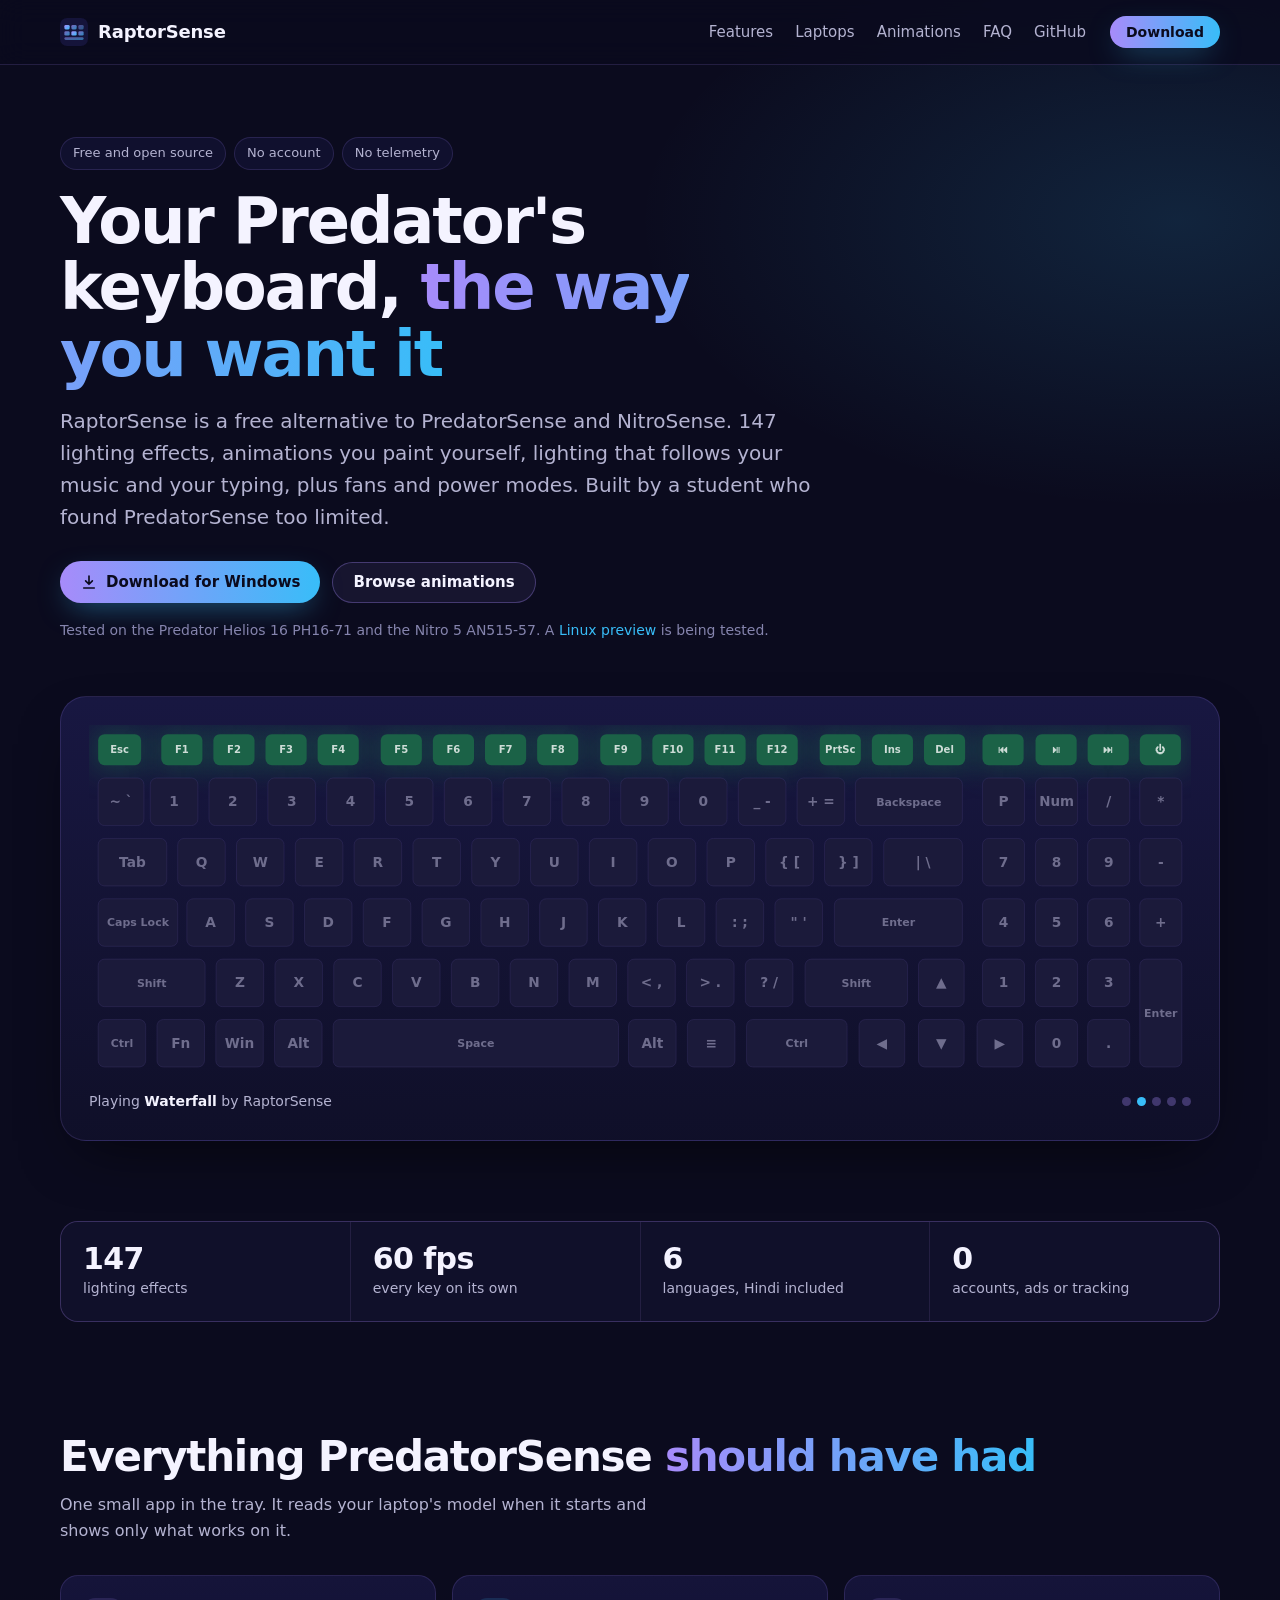
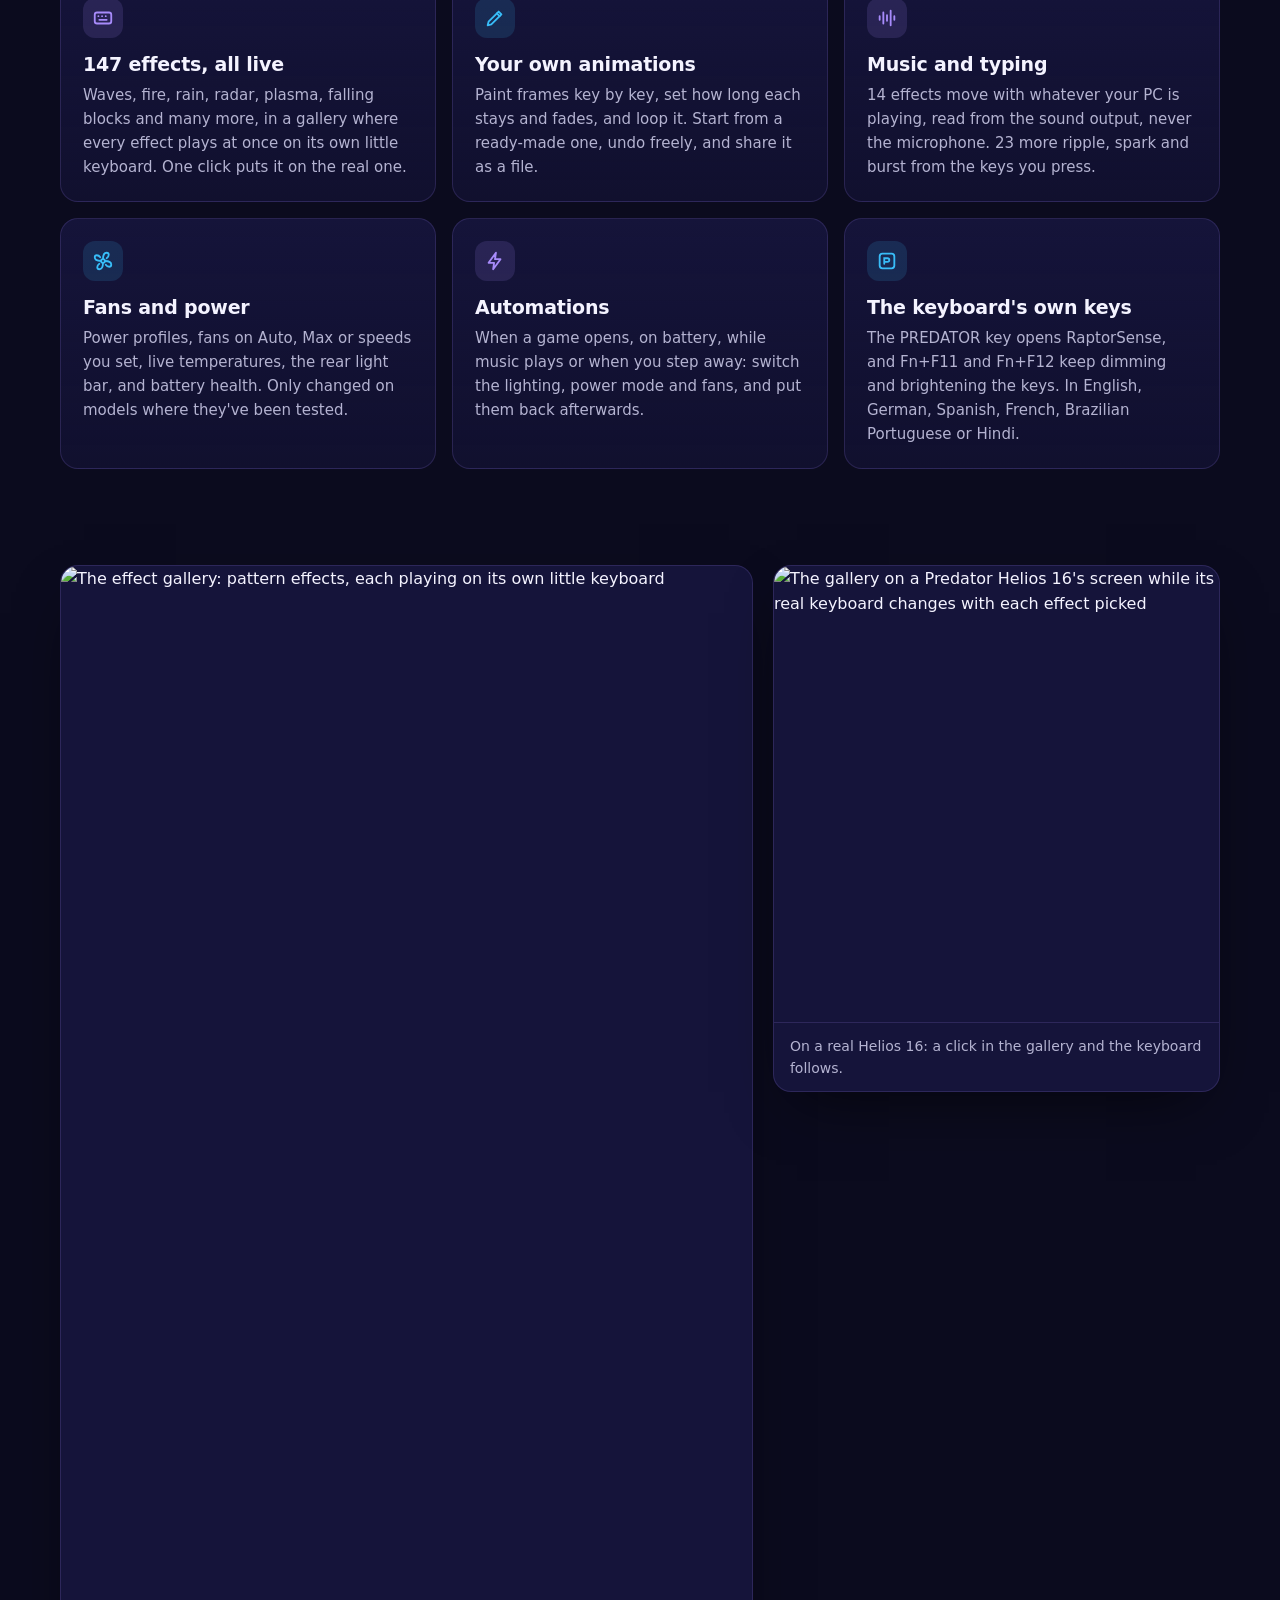
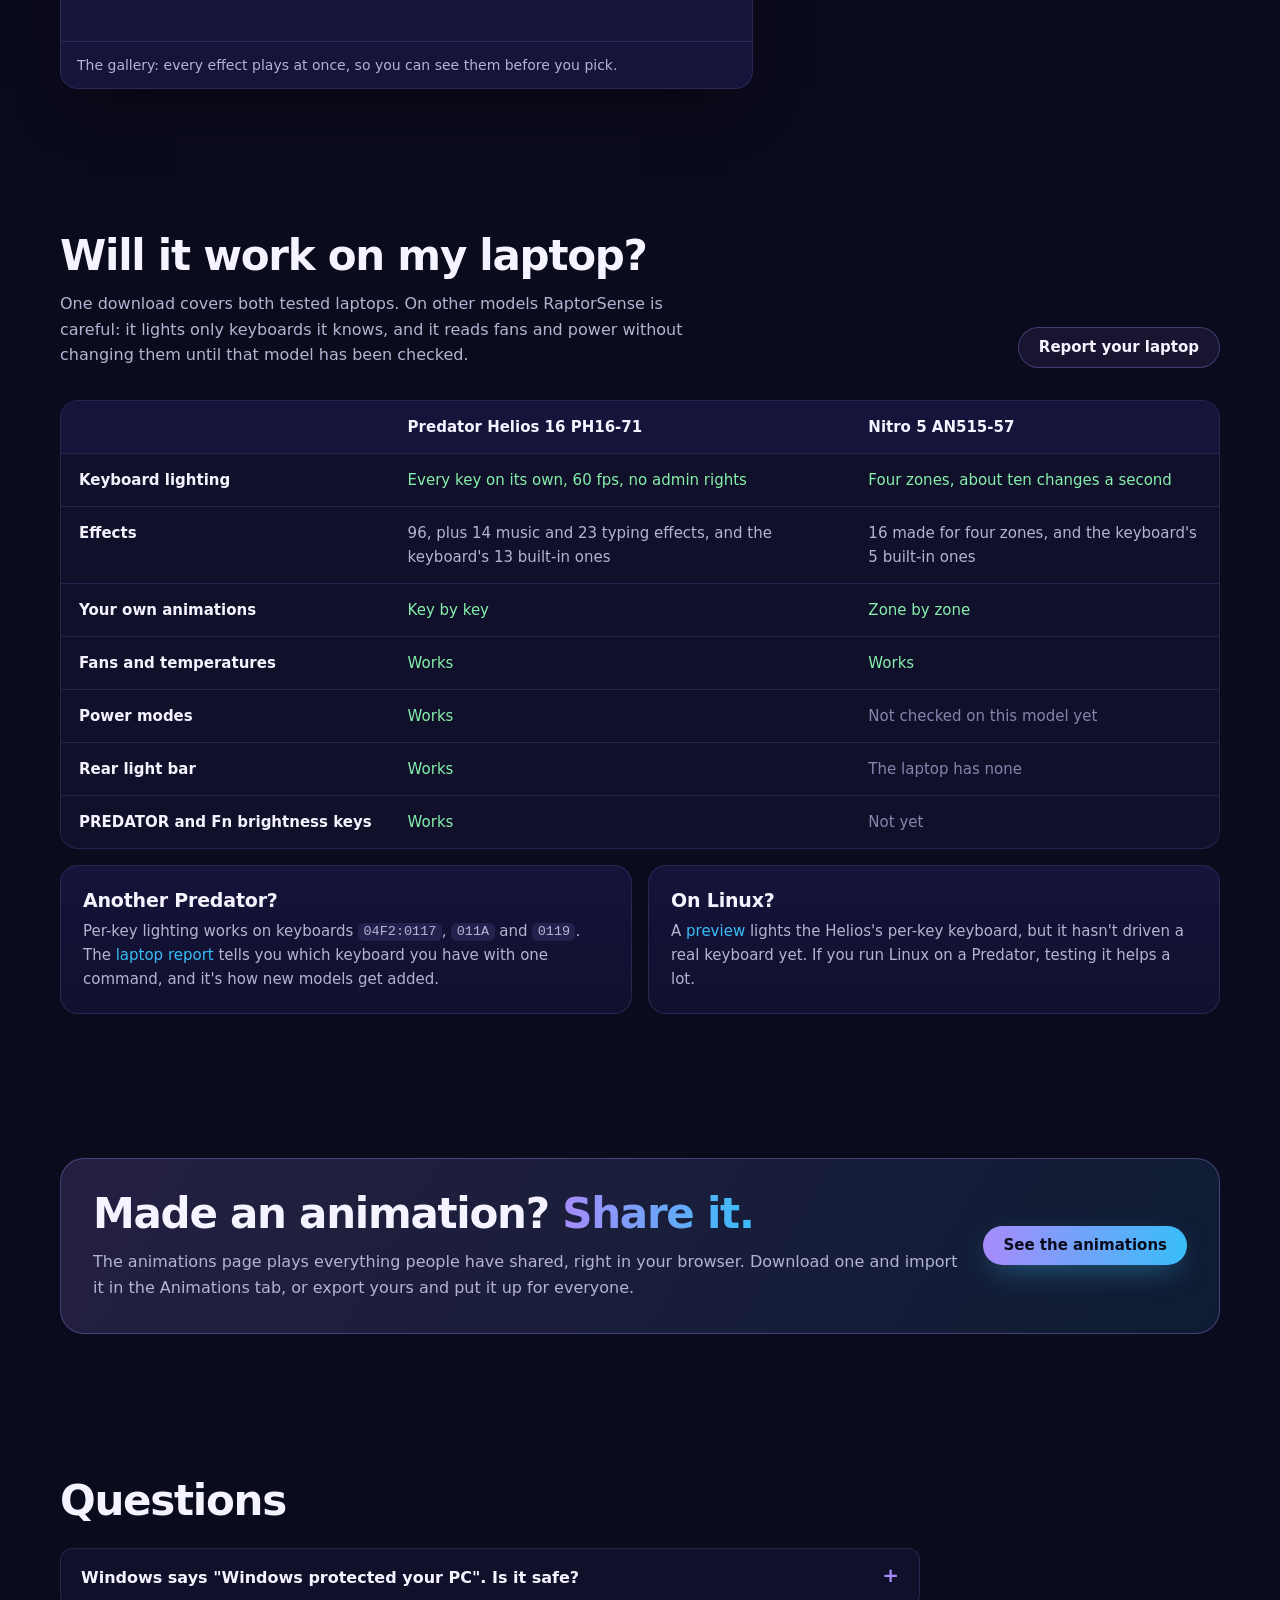
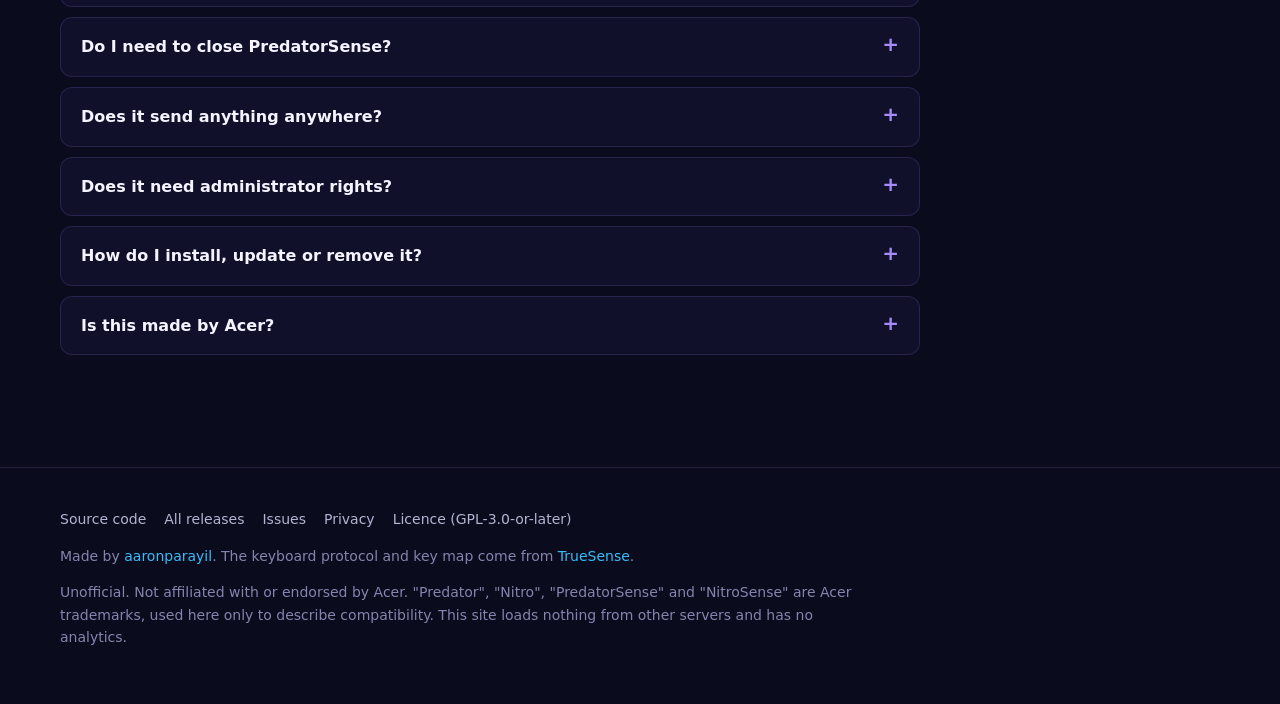
==== site/index.html @ 30333f9c "A website, with a page of animations people share site/ is published to GitHub Pages (aaronparayil.g" ====
<!doctype html>
<html lang="en">
<head>
  <meta charset="utf-8">
  <meta name="viewport" content="width=device-width, initial-scale=1">
  <title>RaptorSense: lighting and fans for Acer Predator laptops</title>
  <meta name="description" content="A free, open-source alternative to PredatorSense and NitroSense. 147 keyboard lighting effects, your own animations, lighting that follows your music and typing, plus fan and power control. No account, no telemetry.">
  <meta property="og:title" content="RaptorSense">
  <meta property="og:description" content="A free, open-source alternative to PredatorSense and NitroSense for Acer Predator and Nitro laptops.">
  <meta property="og:image" content="https://aaronparayil.github.io/RaptorSense/media/gallery.png">
  <meta name="theme-color" content="#0b0b1e">
  <link rel="icon" href="favicon.svg" type="image/svg+xml">
  <link rel="stylesheet" href="assets/style.css">
  <script type="module" src="assets/home.js"></script>
</head>
<body>
  <header class="top">
    <div class="wrap">
      <a class="brand" href="./"><svg viewBox="0 0 32 32" aria-hidden="true"><use href="#logo"/></svg>RaptorSense</a>
      <nav class="nav" aria-label="Main">
        <a class="wide" href="#features">Features</a>
        <a class="wide" href="#laptops">Laptops</a>
        <a href="animations.html">Animations</a>
        <a class="wide" href="#faq">FAQ</a>
        <a href="https://github.com/aaronparayil/RaptorSense">GitHub</a>
      </nav>
      <a class="btn primary" href="https://github.com/aaronparayil/RaptorSense/releases/latest">Download</a>
    </div>
  </header>

  <svg width="0" height="0" style="position:absolute" aria-hidden="true">
    <symbol id="logo" viewBox="0 0 32 32">
      <defs><linearGradient id="lg" x1="0" y1="0" x2="1" y2="1"><stop offset="0" stop-color="#a78bfa"/><stop offset="1" stop-color="#38bdf8"/></linearGradient></defs>
      <rect width="32" height="32" rx="8" fill="#15143a"/>
      <g fill="url(#lg)"><rect x="5" y="8" width="6" height="5" rx="1.5"/><rect x="13" y="8" width="6" height="5" rx="1.5" opacity=".7"/><rect x="21" y="8" width="6" height="5" rx="1.5" opacity=".45"/><rect x="5" y="15" width="6" height="5" rx="1.5" opacity=".7"/><rect x="13" y="15" width="6" height="5" rx="1.5"/><rect x="21" y="15" width="6" height="5" rx="1.5" opacity=".7"/><rect x="5" y="22" width="22" height="3" rx="1.5" opacity=".55"/></g>
    </symbol>
  </svg>

  <main>
    <section class="hero">
      <div class="wrap">
        <div>
          <ul class="eyebrow">
            <li>Free and open source</li>
            <li>No account</li>
            <li>No telemetry</li>
          </ul>
          <h1>Your Predator's keyboard, <span class="grad">the way you want it</span></h1>
          <p class="lead">RaptorSense is a free alternative to PredatorSense and NitroSense. 147 lighting effects, animations you paint yourself, lighting that follows your music and your typing, plus fans and power modes. Built by a student who found PredatorSense too limited.</p>
          <div class="actions">
            <a class="btn primary" href="https://github.com/aaronparayil/RaptorSense/releases/latest">
              <svg viewBox="0 0 24 24" fill="none" stroke="currentColor" stroke-width="2.2" stroke-linecap="round" stroke-linejoin="round" aria-hidden="true"><path d="M12 4v11m0 0-4.5-4.5M12 15l4.5-4.5M5 20h14"/></svg>
              Download for Windows
            </a>
            <a class="btn" href="animations.html">Browse animations</a>
          </div>
          <p class="small">Tested on the Predator Helios 16 PH16-71 and the Nitro 5 AN515-57. A <a href="https://github.com/aaronparayil/RaptorSense/releases/tag/linux-preview-2">Linux preview</a> is being tested.</p>
        </div>

        <figure class="stage" style="margin:0">
          <canvas id="hero-keyboard" role="img" aria-label="A drawing of the Predator Helios 16 keyboard playing a shared animation"></canvas>
          <figcaption class="now-playing">
            <span id="now-playing">Animations from the community, played the way the app plays them</span>
            <span class="dots" id="hero-dots"></span>
          </figcaption>
        </figure>

        <div class="stats" role="list">
          <div role="listitem"><b>147</b><span>lighting effects</span></div>
          <div role="listitem"><b>60 fps</b><span>every key on its own</span></div>
          <div role="listitem"><b>6</b><span>languages, Hindi included</span></div>
          <div role="listitem"><b>0</b><span>accounts, ads or tracking</span></div>
        </div>
      </div>
    </section>

    <section id="features">
      <div class="wrap">
        <div class="section-head">
          <div>
            <h2>Everything PredatorSense <span class="grad">should have had</span></h2>
            <p>One small app in the tray. It reads your laptop's model when it starts and shows only what works on it.</p>
          </div>
        </div>
        <div class="grid">
          <div class="card">
            <div class="icon"><svg viewBox="0 0 24 24" fill="none" stroke="currentColor" stroke-width="2" stroke-linecap="round" aria-hidden="true"><rect x="3" y="6" width="18" height="12" rx="2.5"/><path d="M7 10h.01M11 10h.01M15 10h.01M8 14h8"/></svg></div>
            <h3>147 effects, all live</h3>
            <p>Waves, fire, rain, radar, plasma, falling blocks and many more, in a gallery where every effect plays at once on its own little keyboard. One click puts it on the real one.</p>
          </div>
          <div class="card">
            <div class="icon sky"><svg viewBox="0 0 24 24" fill="none" stroke="currentColor" stroke-width="2" stroke-linecap="round" stroke-linejoin="round" aria-hidden="true"><path d="M4 20l4-1 11-11-3-3L5 16l-1 4z"/><path d="M14 7l3 3"/></svg></div>
            <h3>Your own animations</h3>
            <p>Paint frames key by key, set how long each stays and fades, and loop it. Start from a ready-made one, undo freely, and share it as a file.</p>
          </div>
          <div class="card">
            <div class="icon"><svg viewBox="0 0 24 24" fill="none" stroke="currentColor" stroke-width="2" stroke-linecap="round" aria-hidden="true"><path d="M4 14v-4M8 18V6M12 15V9M16 20V4M20 14v-4"/></svg></div>
            <h3>Music and typing</h3>
            <p>14 effects move with whatever your PC is playing, read from the sound output, never the microphone. 23 more ripple, spark and burst from the keys you press.</p>
          </div>
          <div class="card">
            <div class="icon sky"><svg viewBox="0 0 24 24" fill="none" stroke="currentColor" stroke-width="2" stroke-linecap="round" aria-hidden="true"><circle cx="12" cy="12" r="2"/><path d="M12 10c0-4 1-7 4-7s3 4 0 6M14 12c4 0 7 1 7 4s-4 3-6 0M12 14c0 4-1 7-4 7s-3-4 0-6M10 12c-4 0-7-1-7-4s4-3 6 0"/></svg></div>
            <h3>Fans and power</h3>
            <p>Power profiles, fans on Auto, Max or speeds you set, live temperatures, the rear light bar, and battery health. Only changed on models where they've been tested.</p>
          </div>
          <div class="card">
            <div class="icon"><svg viewBox="0 0 24 24" fill="none" stroke="currentColor" stroke-width="2" stroke-linecap="round" stroke-linejoin="round" aria-hidden="true"><path d="M13 3 5 14h6l-1 7 8-11h-6l1-7z"/></svg></div>
            <h3>Automations</h3>
            <p>When a game opens, on battery, while music plays or when you step away: switch the lighting, power mode and fans, and put them back afterwards.</p>
          </div>
          <div class="card">
            <div class="icon sky"><svg viewBox="0 0 24 24" fill="none" stroke="currentColor" stroke-width="2" stroke-linecap="round" aria-hidden="true"><rect x="4" y="4" width="16" height="16" rx="3"/><path d="M9 15V9h3.5a2 2 0 0 1 0 4H9"/></svg></div>
            <h3>The keyboard's own keys</h3>
            <p>The PREDATOR key opens RaptorSense, and Fn+F11 and Fn+F12 keep dimming and brightening the keys. In English, German, Spanish, French, Brazilian Portuguese or Hindi.</p>
          </div>
        </div>
      </div>
    </section>

    <section class="tight">
      <div class="wrap media-pair">
        <figure class="shot" style="margin:0">
          <img src="media/gallery.png" alt="The effect gallery: pattern effects, each playing on its own little keyboard" width="2250" height="1075" loading="lazy">
          <figcaption>The gallery: every effect plays at once, so you can see them before you pick.</figcaption>
        </figure>
        <figure class="shot" style="margin:0">
          <img src="media/demo.gif" alt="The gallery on a Predator Helios 16's screen while its real keyboard changes with each effect picked" loading="lazy" width="480" height="456">
          <figcaption>On a real Helios 16: a click in the gallery and the keyboard follows.</figcaption>
        </figure>
      </div>
    </section>

    <section id="laptops">
      <div class="wrap">
        <div class="section-head">
          <div>
            <h2>Will it work on my laptop?</h2>
            <p>One download covers both tested laptops. On other models RaptorSense is careful: it lights only keyboards it knows, and it reads fans and power without changing them until that model has been checked.</p>
          </div>
          <a class="btn" href="https://github.com/aaronparayil/RaptorSense/issues/new?template=laptop-report.yml">Report your laptop</a>
        </div>
        <div class="table-wrap">
          <table>
            <thead><tr><th scope="col"></th><th scope="col">Predator Helios 16 PH16-71</th><th scope="col">Nitro 5 AN515-57</th></tr></thead>
            <tbody>
              <tr><td>Keyboard lighting</td><td class="yes">Every key on its own, 60 fps, no admin rights</td><td class="yes">Four zones, about ten changes a second</td></tr>
              <tr><td>Effects</td><td>96, plus 14 music and 23 typing effects, and the keyboard's 13 built-in ones</td><td>16 made for four zones, and the keyboard's 5 built-in ones</td></tr>
              <tr><td>Your own animations</td><td class="yes">Key by key</td><td class="yes">Zone by zone</td></tr>
              <tr><td>Fans and temperatures</td><td class="yes">Works</td><td class="yes">Works</td></tr>
              <tr><td>Power modes</td><td class="yes">Works</td><td class="no">Not checked on this model yet</td></tr>
              <tr><td>Rear light bar</td><td class="yes">Works</td><td class="no">The laptop has none</td></tr>
              <tr><td>PREDATOR and Fn brightness keys</td><td class="yes">Works</td><td class="no">Not yet</td></tr>
            </tbody>
          </table>
        </div>
        <div class="split">
          <div class="card">
            <h3>Another Predator?</h3>
            <p>Per-key lighting works on keyboards <code>04F2:0117</code>, <code>011A</code> and <code>0119</code>. The <a href="https://github.com/aaronparayil/RaptorSense/issues/new?template=laptop-report.yml">laptop report</a> tells you which keyboard you have with one command, and it's how new models get added.</p>
          </div>
          <div class="card">
            <h3>On Linux?</h3>
            <p>A <a href="https://github.com/aaronparayil/RaptorSense/releases/tag/linux-preview-2">preview</a> lights the Helios's per-key keyboard, but it hasn't driven a real keyboard yet. If you run Linux on a Predator, testing it helps a lot.</p>
          </div>
        </div>
      </div>
    </section>

    <section>
      <div class="wrap">
        <div class="callout">
          <div>
            <h2>Made an animation? <span class="grad">Share it.</span></h2>
            <p>The animations page plays everything people have shared, right in your browser. Download one and import it in the Animations tab, or export yours and put it up for everyone.</p>
          </div>
          <div class="actions">
            <a class="btn primary" href="animations.html">See the animations</a>
          </div>
        </div>
      </div>
    </section>

    <section id="faq">
      <div class="wrap">
        <h2 style="margin-bottom:24px">Questions</h2>
        <div class="faq">
          <details>
            <summary>Windows says "Windows protected your PC". Is it safe?</summary>
            <p>The app isn't code-signed (that costs money every year), so Windows warns about it the first time. Choose <b>More info</b>, then <b>Run anyway</b>. Every release lists the zip's SHA-256 so you can check your download, and all the code is on GitHub to read or build yourself.</p>
          </details>
          <details>
            <summary>Do I need to close PredatorSense?</summary>
            <p>Yes. Both try to drive the keyboard, so close PredatorSense (or NitroSense) before you start RaptorSense.</p>
          </details>
          <details>
            <summary>Does it send anything anywhere?</summary>
            <p>No. There are no accounts and no telemetry. Typing effects learn only which key position was pressed, never the characters. Music effects read your PC's sound output, never the microphone, and only while such an effect is in use.</p>
          </details>
          <details>
            <summary>Does it need administrator rights?</summary>
            <p>Not for the keyboard on the Helios. Fans, power modes and the light bar go through a small helper you install from the Performance tab, which asks once. On the Nitro, the keyboard goes through that helper too.</p>
          </details>
          <details>
            <summary>How do I install, update or remove it?</summary>
            <p>Extract the zip to a folder you'll keep and run <code>RaptorSense.exe</code>. To update, quit it from the tray and extract the new zip over the old folder; your profiles and animations stay. To remove it, run <code>Remove fan control.cmd</code> if you installed fan control, then delete the folder.</p>
          </details>
          <details>
            <summary>Is this made by Acer?</summary>
            <p>No. It's an unofficial community project, not affiliated with or endorsed by Acer.</p>
          </details>
        </div>
      </div>
    </section>
  </main>

  <footer>
    <div class="wrap">
      <nav aria-label="More">
        <a href="https://github.com/aaronparayil/RaptorSense">Source code</a>
        <a href="https://github.com/aaronparayil/RaptorSense/releases">All releases</a>
        <a href="https://github.com/aaronparayil/RaptorSense/issues">Issues</a>
        <a href="https://github.com/aaronparayil/RaptorSense#privacy">Privacy</a>
        <a href="https://github.com/aaronparayil/RaptorSense/blob/main/LICENSE">Licence (GPL-3.0-or-later)</a>
      </nav>
      <p>Made by <a href="https://github.com/aaronparayil">aaronparayil</a>. The keyboard protocol and key map come from <a href="https://github.com/Order52/truesense">TrueSense</a>.</p>
      <p>Unofficial. Not affiliated with or endorsed by Acer. "Predator", "Nitro", "PredatorSense" and "NitroSense" are Acer trademarks, used here only to describe compatibility. This site loads nothing from other servers and has no analytics.</p>
    </div>
  </footer>
</body>
</html>
---- site/assets/style.css ----
/* RaptorSense website. The "Aurora" look of the app: deep indigo, a violet-to-sky accent, soft cards. */
:root {
  --ground: #0b0b1e;
  --ground-2: #10102a;
  --card: #15143a;
  --card-2: #1b1a48;
  --line: rgba(167, 139, 250, 0.16);
  --line-strong: rgba(167, 139, 250, 0.32);
  --text: #f4f3ff;
  --muted: #b4b3d1;
  --faint: #8584ad;
  --violet: #a78bfa;
  --sky: #38bdf8;
  --warm: #fdba74;
  --accent: linear-gradient(90deg, var(--violet), var(--sky));
  --radius: 18px;
  --radius-s: 12px;
  --shadow: 0 24px 60px -24px rgba(0, 0, 0, 0.7);
  --font: "Segoe UI Variable Text", "Segoe UI", system-ui, -apple-system, "Helvetica Neue", Roboto, sans-serif;
  --font-display: "Segoe UI Variable Display", "Segoe UI", system-ui, -apple-system, "Helvetica Neue", Roboto, sans-serif;
  --mono: ui-monospace, "Cascadia Mono", "SF Mono", Consolas, monospace;
  color-scheme: dark;
}

* { box-sizing: border-box; }

html { scroll-behavior: smooth; scroll-padding-top: 84px; }
@media (prefers-reduced-motion: reduce) { html { scroll-behavior: auto; } }

body {
  margin: 0;
  background:
    radial-gradient(1100px 520px at 12% -8%, rgba(167, 139, 250, 0.20), transparent 60%),
    radial-gradient(900px 480px at 92% 4%, rgba(56, 189, 248, 0.14), transparent 60%),
    var(--ground);
  background-repeat: no-repeat;
  color: var(--text);
  font: 16px/1.6 var(--font);
  -webkit-font-smoothing: antialiased;
}

a { color: var(--sky); text-decoration: none; }
a:hover { text-decoration: underline; text-underline-offset: 3px; }
img { max-width: 100%; display: block; }
code { font-family: var(--mono); font-size: 0.9em; background: rgba(167, 139, 250, 0.12); padding: 0.1em 0.4em; border-radius: 6px; }

:focus-visible { outline: 2px solid var(--sky); outline-offset: 3px; border-radius: 6px; }

.wrap { width: min(1160px, 100% - 32px); margin-inline: auto; }

/* Top bar */
.top {
  position: sticky; top: 0; z-index: 10;
  backdrop-filter: blur(14px); -webkit-backdrop-filter: blur(14px);
  background: rgba(11, 11, 30, 0.72);
  border-bottom: 1px solid var(--line);
}
.top .wrap { display: flex; align-items: center; gap: 24px; height: 64px; }
.brand { display: flex; align-items: center; gap: 10px; color: var(--text); font: 650 18px/1 var(--font-display); letter-spacing: -0.01em; }
.brand:hover { text-decoration: none; }
.brand svg { width: 28px; height: 28px; }
.nav { display: flex; gap: 22px; margin-left: auto; }
.nav a { color: var(--muted); font-size: 15px; }
.nav a:hover, .nav a[aria-current="page"] { color: var(--text); text-decoration: none; }
.top .btn { padding: 9px 16px; font-size: 14px; }
@media (max-width: 760px) {
  .nav { gap: 16px; }
  .nav .wide { display: none; }
  .top .btn { display: none; }
}

/* Buttons */
.btn {
  display: inline-flex; align-items: center; gap: 8px;
  padding: 12px 20px; border-radius: 999px;
  font: 600 15px/1 var(--font); color: var(--text);
  border: 1px solid var(--line-strong); background: rgba(167, 139, 250, 0.08);
  cursor: pointer; transition: background 0.15s, border-color 0.15s, transform 0.15s;
}
.btn:hover { text-decoration: none; background: rgba(167, 139, 250, 0.16); border-color: var(--violet); }
.btn.primary { border: 0; color: #0b0b1e; background: var(--accent); box-shadow: 0 10px 30px -10px rgba(56, 189, 248, 0.55); }
.btn.primary:hover { transform: translateY(-1px); }
.btn svg { width: 18px; height: 18px; }

/* Hero */
.hero { padding: 72px 0 40px; }
.hero .wrap { display: grid; gap: 40px; }
.eyebrow { display: inline-flex; flex-wrap: wrap; gap: 8px; margin: 0 0 18px; padding: 0; list-style: none; }
.eyebrow li { font-size: 13px; color: var(--muted); padding: 5px 12px; border: 1px solid var(--line); border-radius: 999px; background: rgba(21, 20, 58, 0.6); }
h1 { font: 700 clamp(36px, 5.4vw, 64px)/1.04 var(--font-display); letter-spacing: -0.035em; margin: 0 0 18px; max-width: 15ch; }
h1 .grad, h2 .grad { background: var(--accent); -webkit-background-clip: text; background-clip: text; color: transparent; }
.lead { font-size: clamp(17px, 1.6vw, 20px); color: var(--muted); max-width: 60ch; margin: 0 0 28px; }
.actions { display: flex; flex-wrap: wrap; gap: 12px; align-items: center; }
.small { font-size: 14px; color: var(--faint); }
.hero .small { margin-top: 16px; }

.stage {
  position: relative; padding: clamp(14px, 2.4vw, 28px);
  border-radius: 26px; border: 1px solid var(--line);
  background: linear-gradient(180deg, rgba(27, 26, 72, 0.85), rgba(16, 16, 42, 0.9));
  box-shadow: var(--shadow);
}
.stage canvas { width: 100%; height: auto; display: block; }
.now-playing { display: flex; align-items: center; justify-content: space-between; gap: 12px; margin-top: 14px; font-size: 14px; color: var(--muted); }
.now-playing a { color: var(--text); font-weight: 600; }
.dots { display: flex; gap: 6px; }
.dots button { width: 9px; height: 9px; padding: 0; border-radius: 50%; border: 0; background: var(--line-strong); cursor: pointer; }
.dots button[aria-current="true"] { background: var(--sky); }

/* Numbers */
.stats { display: grid; grid-template-columns: repeat(4, 1fr); gap: 1px; background: var(--line); border: 1px solid var(--line); border-radius: var(--radius); overflow: hidden; margin: 40px 0 0; }
.stats div { background: var(--ground-2); padding: 20px 22px; }
.stats b { display: block; font: 700 30px/1.1 var(--font-display); letter-spacing: -0.02em; }
.stats span { color: var(--muted); font-size: 14px; }
@media (max-width: 760px) { .stats { grid-template-columns: repeat(2, 1fr); } }

/* Sections */
section { padding: 72px 0; }
section.tight { padding-top: 24px; }
h2 { font: 700 clamp(28px, 3.4vw, 42px)/1.1 var(--font-display); letter-spacing: -0.03em; margin: 0 0 12px; }
h3 { font: 650 19px/1.3 var(--font-display); margin: 0 0 6px; letter-spacing: -0.01em; }
.section-head { display: flex; flex-wrap: wrap; align-items: end; justify-content: space-between; gap: 16px 32px; margin-bottom: 32px; }
.section-head p { color: var(--muted); max-width: 62ch; margin: 0; }

.shot { border-radius: var(--radius); border: 1px solid var(--line); overflow: hidden; box-shadow: var(--shadow); background: var(--card); }
.shot figcaption { padding: 12px 16px; font-size: 14px; color: var(--muted); border-top: 1px solid var(--line); }
.media-pair { display: grid; grid-template-columns: 1.55fr 1fr; gap: 20px; align-items: start; }
@media (max-width: 860px) { .media-pair { grid-template-columns: 1fr; } }

.grid { display: grid; gap: 16px; grid-template-columns: repeat(auto-fill, minmax(320px, 1fr)); }
.card { background: linear-gradient(180deg, var(--card), rgba(21, 20, 58, 0.6)); border: 1px solid var(--line); border-radius: var(--radius); padding: 22px; }
.card p { margin: 0; color: var(--muted); font-size: 15px; }
.icon { width: 40px; height: 40px; border-radius: 12px; display: grid; place-items: center; margin-bottom: 14px; background: rgba(167, 139, 250, 0.14); color: var(--violet); }
.icon svg { width: 22px; height: 22px; }
.icon.sky { background: rgba(56, 189, 248, 0.14); color: var(--sky); }

/* Laptops */
.table-wrap { overflow-x: auto; border: 1px solid var(--line); border-radius: var(--radius); background: var(--ground-2); }
table { border-collapse: collapse; width: 100%; min-width: 620px; font-size: 15px; }
th, td { text-align: left; padding: 14px 18px; border-bottom: 1px solid var(--line); vertical-align: top; }
th { font-weight: 600; color: var(--text); background: var(--card); }
td { color: var(--muted); }
tr:last-child td { border-bottom: 0; }
td:first-child { color: var(--text); font-weight: 550; white-space: nowrap; }
.yes { color: #86efac; }
.no { color: var(--faint); }
.split { display: grid; grid-template-columns: 1fr 1fr; gap: 16px; margin-top: 16px; }
@media (max-width: 760px) { .split { grid-template-columns: 1fr; } }

/* FAQ */
.faq { display: grid; gap: 10px; max-width: 860px; }
details { background: var(--ground-2); border: 1px solid var(--line); border-radius: var(--radius-s); padding: 0 20px; }
details[open] { background: var(--card); }
summary { cursor: pointer; padding: 16px 0; font-weight: 600; list-style: none; display: flex; justify-content: space-between; gap: 16px; }
summary::-webkit-details-marker { display: none; }
summary::after { content: "+"; color: var(--violet); font-size: 20px; line-height: 1; }
details[open] summary::after { content: "–"; }
details p { margin: 0 0 16px; color: var(--muted); }

/* Footer */
footer { border-top: 1px solid var(--line); padding: 40px 0 56px; margin-top: 40px; color: var(--faint); font-size: 14px; }
footer .wrap { display: grid; gap: 14px; }
footer p { margin: 0; max-width: 90ch; }
footer nav { display: flex; flex-wrap: wrap; gap: 18px; }
footer nav a { color: var(--muted); }

/* Animations page */
.page-head { padding: 56px 0 8px; }
.page-head h1 { max-width: 20ch; }
.toolbar { display: flex; flex-wrap: wrap; gap: 12px; align-items: center; margin: 8px 0 24px; }
.search { flex: 1 1 260px; position: relative; }
.search input {
  width: 100%; padding: 12px 16px 12px 42px; border-radius: 999px; border: 1px solid var(--line-strong);
  background: var(--ground-2); color: var(--text); font: 15px var(--font);
}
.search input::placeholder { color: var(--faint); }
.search svg { position: absolute; left: 15px; top: 50%; translate: 0 -50%; width: 17px; height: 17px; color: var(--faint); pointer-events: none; }
.chips { display: flex; gap: 8px; flex-wrap: wrap; }
.chip { padding: 9px 15px; border-radius: 999px; border: 1px solid var(--line); background: transparent; color: var(--muted); font: 500 14px var(--font); cursor: pointer; }
.chip[aria-pressed="true"] { color: var(--text); border-color: var(--violet); background: rgba(167, 139, 250, 0.16); }
.count { color: var(--faint); font-size: 14px; margin-left: auto; }

.anims { display: grid; gap: 18px; grid-template-columns: repeat(auto-fill, minmax(320px, 1fr)); }
@media (max-width: 400px) { .anims { grid-template-columns: 1fr; } }
.anim { display: flex; flex-direction: column; background: var(--card); border: 1px solid var(--line); border-radius: var(--radius); overflow: hidden; transition: border-color 0.2s, transform 0.2s; }
.anim:hover { border-color: var(--line-strong); }
.anim.target { border-color: var(--sky); box-shadow: 0 0 0 3px rgba(56, 189, 248, 0.25); }
.anim .screen { position: relative; padding: 14px; background: #0d0c22; border-bottom: 1px solid var(--line); cursor: pointer; }
.anim canvas { width: 100%; height: auto; display: block; }
.anim .play { position: absolute; inset: 0; display: none; place-items: center; background: transparent; border: 0; color: var(--text); cursor: pointer; }
.anim .play span { padding: 8px 14px; border-radius: 999px; background: rgba(11, 11, 30, 0.8); border: 1px solid var(--line-strong); font: 600 13px var(--font); }
.still .anim .play { display: grid; }
.still .anim.playing .play { display: none; }
.anim .body { padding: 16px 18px 18px; display: flex; flex-direction: column; gap: 6px; flex: 1; }
.anim h3 { margin: 0; overflow-wrap: anywhere; }
.anim .by { font-size: 14px; color: var(--faint); margin: 0; overflow-wrap: anywhere; }
.anim .about { font-size: 14px; color: var(--muted); margin: 2px 0 0; overflow-wrap: anywhere; }
.tags { display: flex; flex-wrap: wrap; gap: 6px; margin-top: auto; padding-top: 10px; }
.tag { font-size: 12px; color: var(--muted); padding: 3px 9px; border-radius: 999px; border: 1px solid var(--line); }
.tag.music { color: var(--sky); border-color: rgba(56, 189, 248, 0.35); }
.anim .foot { display: flex; align-items: center; justify-content: space-between; gap: 10px; padding-top: 12px; }
.anim .btn { padding: 9px 14px; font-size: 14px; }
.link-btn { background: none; border: 0; color: var(--muted); font: 14px var(--font); cursor: pointer; padding: 6px 0; }
.link-btn:hover { color: var(--text); }
.empty { padding: 48px; text-align: center; color: var(--muted); border: 1px dashed var(--line-strong); border-radius: var(--radius); }

.steps { counter-reset: step; display: grid; gap: 16px; grid-template-columns: repeat(auto-fit, minmax(240px, 1fr)); padding: 0; margin: 0; list-style: none; }
.steps li { counter-increment: step; background: var(--ground-2); border: 1px solid var(--line); border-radius: var(--radius); padding: 22px; color: var(--muted); }
.steps li::before { content: counter(step); display: grid; place-items: center; width: 32px; height: 32px; margin-bottom: 12px; border-radius: 50%; background: var(--accent); color: #0b0b1e; font-weight: 700; }
.steps b { color: var(--text); }
.callout { display: grid; grid-template-columns: 1fr auto; gap: 24px; align-items: center; padding: 32px; border-radius: 24px; border: 1px solid var(--line-strong); background: linear-gradient(120deg, rgba(167, 139, 250, 0.16), rgba(56, 189, 248, 0.10)); }
.callout p { color: var(--muted); margin: 0; }
@media (max-width: 760px) { .callout { grid-template-columns: 1fr; } }

.visually-hidden { position: absolute; width: 1px; height: 1px; overflow: hidden; clip: rect(0 0 0 0); white-space: nowrap; }
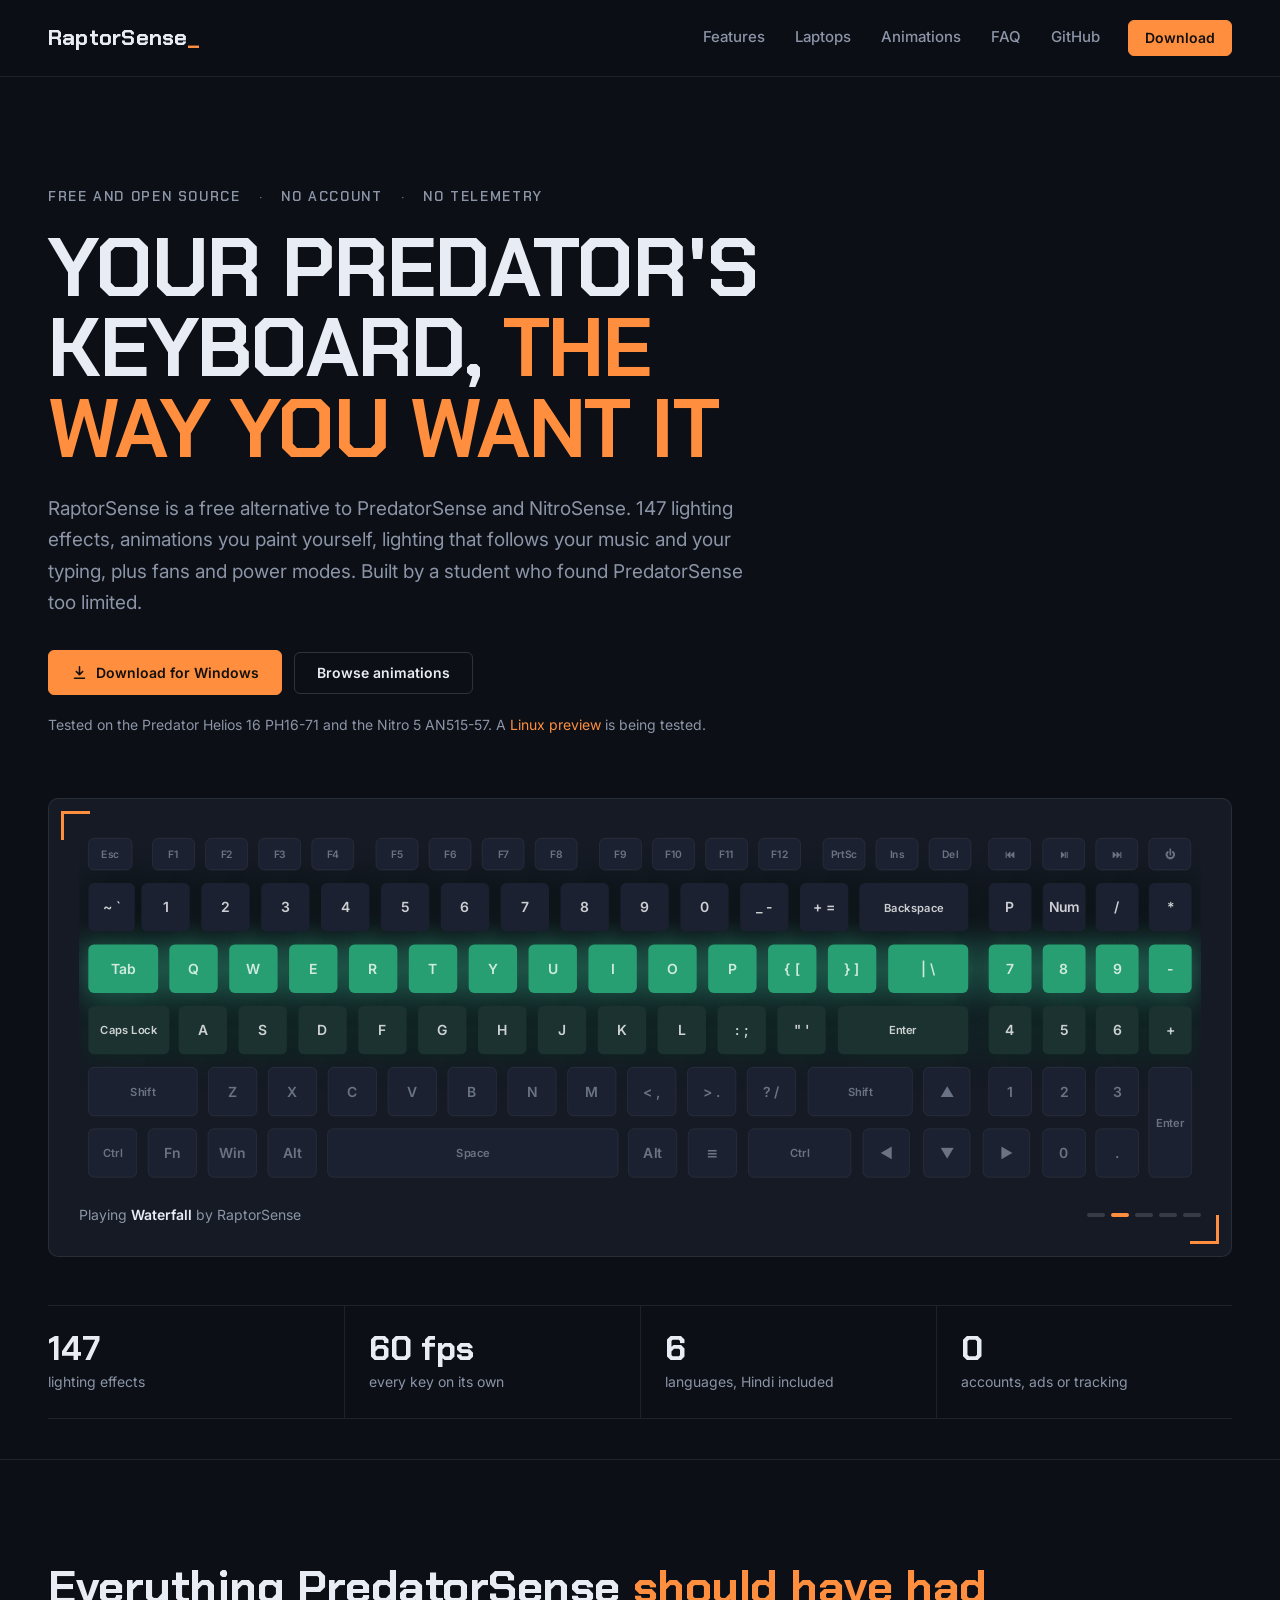
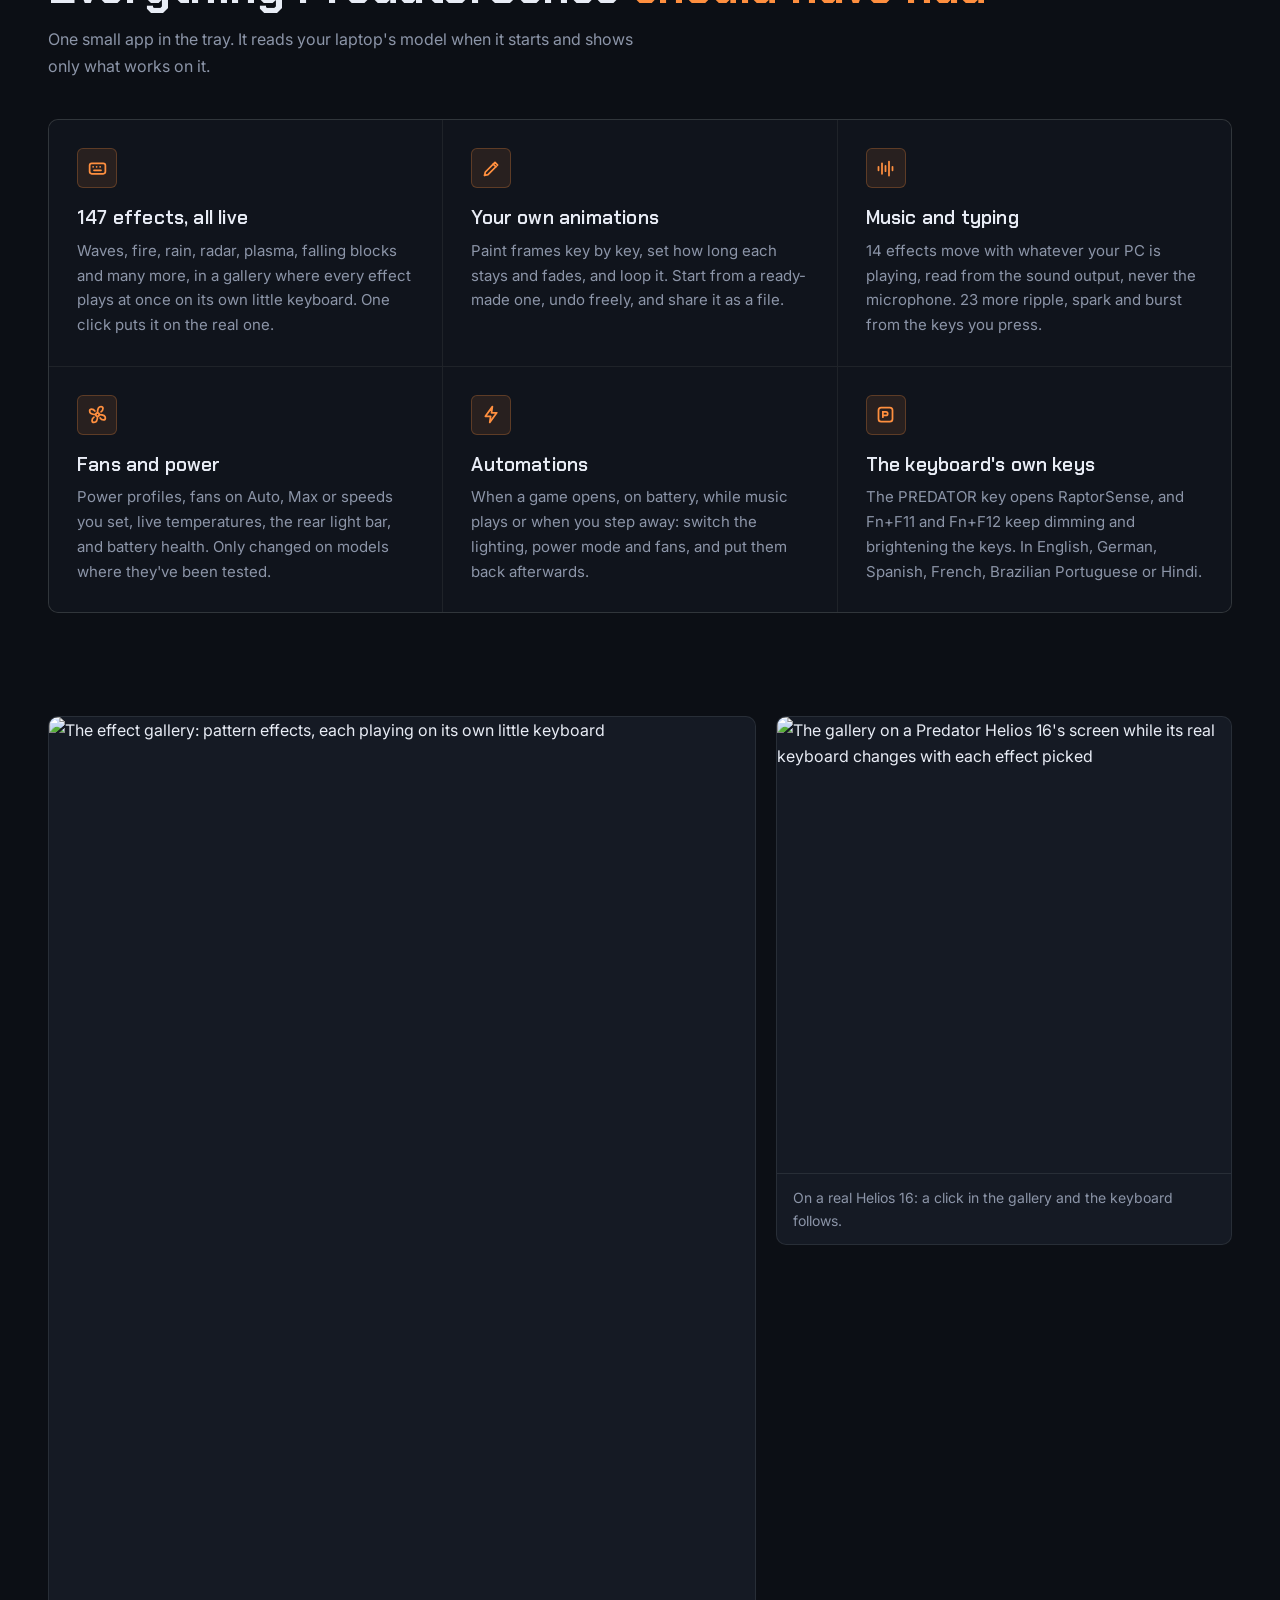
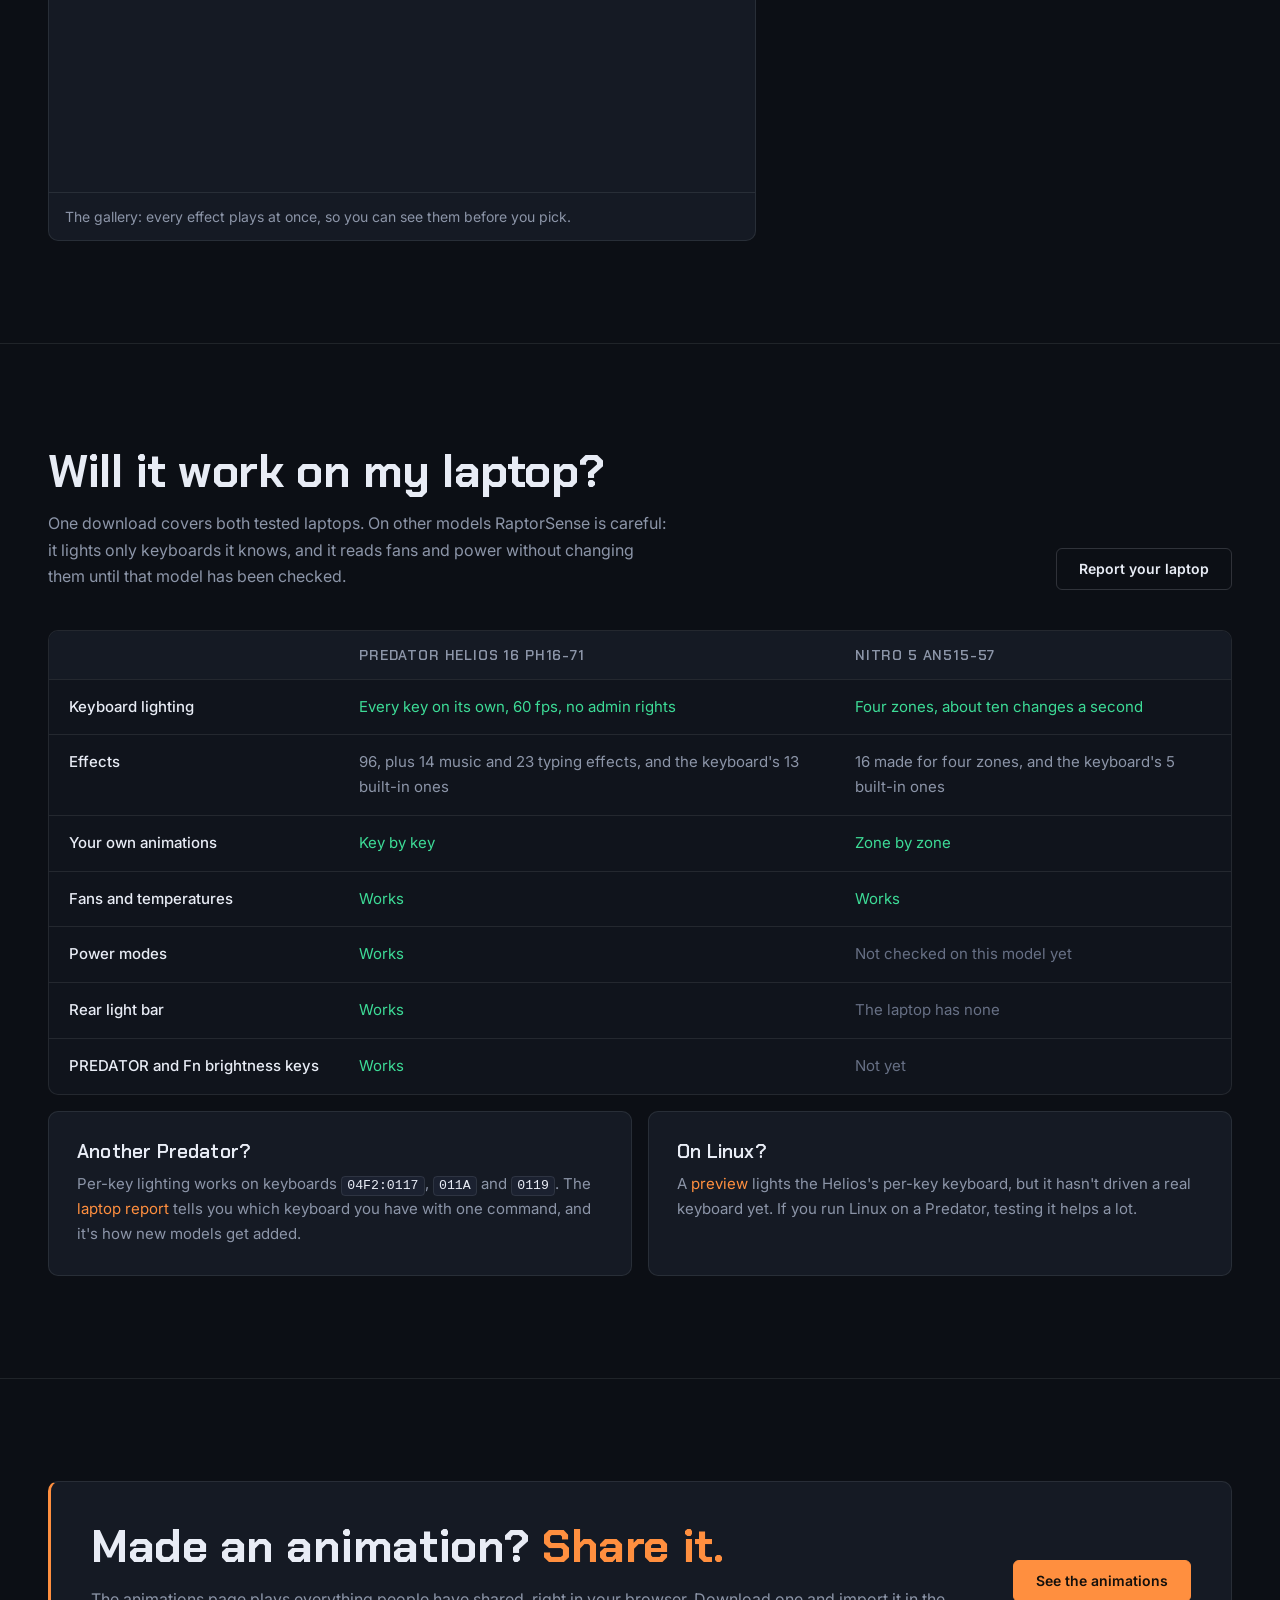
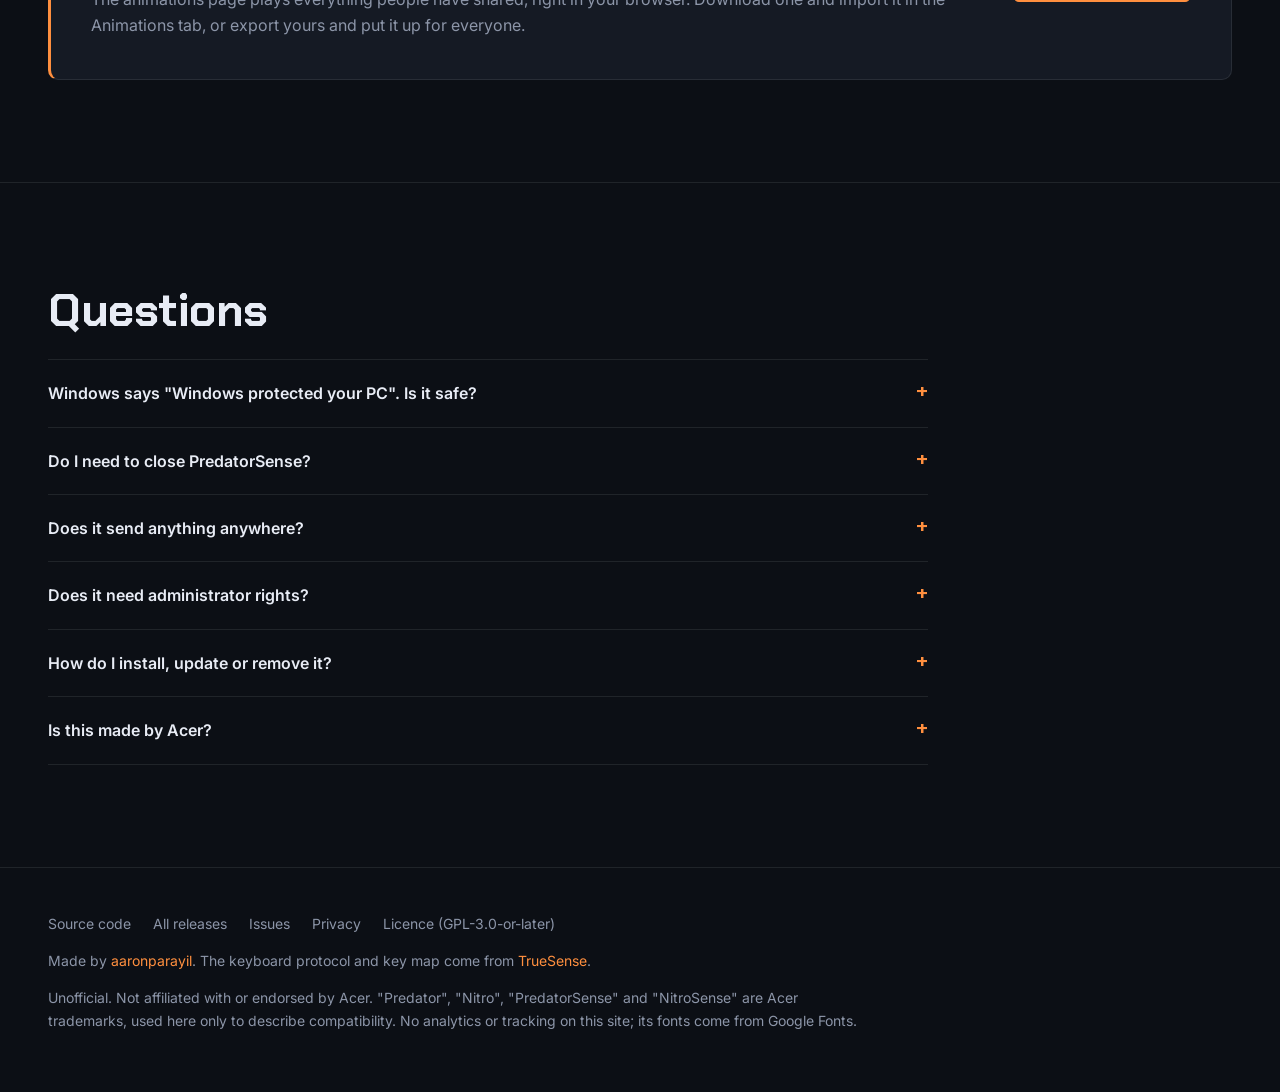
==== commit 3d8b0e71: "Shared animations go up by themselves and into the app in one click The website (site/) now approves" ====
--- a/site/index.html
+++ b/site/index.html
@@ -8,15 +8,18 @@
   <meta property="og:title" content="RaptorSense">
   <meta property="og:description" content="A free, open-source alternative to PredatorSense and NitroSense for Acer Predator and Nitro laptops.">
   <meta property="og:image" content="https://aaronparayil.github.io/RaptorSense/media/gallery.png">
-  <meta name="theme-color" content="#0b0b1e">
+  <meta name="theme-color" content="#0c0f15">
   <link rel="icon" href="favicon.svg" type="image/svg+xml">
+  <link rel="preconnect" href="https://fonts.googleapis.com">
+  <link rel="preconnect" href="https://fonts.gstatic.com" crossorigin>
+  <link rel="stylesheet" href="https://fonts.googleapis.com/css2?family=Chakra+Petch:wght@500;600;700&family=Inter:wght@400;500;600;700&display=swap">
   <link rel="stylesheet" href="assets/style.css">
   <script type="module" src="assets/home.js"></script>
 </head>
 <body>
   <header class="top">
     <div class="wrap">
-      <a class="brand" href="./"><svg viewBox="0 0 32 32" aria-hidden="true"><use href="#logo"/></svg>RaptorSense</a>
+      <a class="brand" href="./">RaptorSense</a>
       <nav class="nav" aria-label="Main">
         <a class="wide" href="#features">Features</a>
         <a class="wide" href="#laptops">Laptops</a>
@@ -28,13 +31,6 @@
     </div>
   </header>
 
-  <svg width="0" height="0" style="position:absolute" aria-hidden="true">
-    <symbol id="logo" viewBox="0 0 32 32">
-      <defs><linearGradient id="lg" x1="0" y1="0" x2="1" y2="1"><stop offset="0" stop-color="#a78bfa"/><stop offset="1" stop-color="#38bdf8"/></linearGradient></defs>
-      <rect width="32" height="32" rx="8" fill="#15143a"/>
-      <g fill="url(#lg)"><rect x="5" y="8" width="6" height="5" rx="1.5"/><rect x="13" y="8" width="6" height="5" rx="1.5" opacity=".7"/><rect x="21" y="8" width="6" height="5" rx="1.5" opacity=".45"/><rect x="5" y="15" width="6" height="5" rx="1.5" opacity=".7"/><rect x="13" y="15" width="6" height="5" rx="1.5"/><rect x="21" y="15" width="6" height="5" rx="1.5" opacity=".7"/><rect x="5" y="22" width="22" height="3" rx="1.5" opacity=".55"/></g>
-    </symbol>
-  </svg>
 
   <main>
     <section class="hero">
@@ -223,7 +219,7 @@
         <a href="https://github.com/aaronparayil/RaptorSense/blob/main/LICENSE">Licence (GPL-3.0-or-later)</a>
       </nav>
       <p>Made by <a href="https://github.com/aaronparayil">aaronparayil</a>. The keyboard protocol and key map come from <a href="https://github.com/Order52/truesense">TrueSense</a>.</p>
-      <p>Unofficial. Not affiliated with or endorsed by Acer. "Predator", "Nitro", "PredatorSense" and "NitroSense" are Acer trademarks, used here only to describe compatibility. This site loads nothing from other servers and has no analytics.</p>
+      <p>Unofficial. Not affiliated with or endorsed by Acer. "Predator", "Nitro", "PredatorSense" and "NitroSense" are Acer trademarks, used here only to describe compatibility. No analytics or tracking on this site; its fonts come from Google Fonts.</p>
     </div>
   </footer>
 </body>
--- a/site/assets/style.css
+++ b/site/assets/style.css
@@ -1,215 +1,235 @@
-/* RaptorSense website. The "Aurora" look of the app: deep indigo, a violet-to-sky accent, soft cards. */
+/* RaptorSense website, in the look of aaronkp.tech: near-black blue-grey, one orange accent, Chakra Petch headings
+   over Inter, thin lines and small corners. */
 :root {
-  --ground: #0b0b1e;
-  --ground-2: #10102a;
-  --card: #15143a;
-  --card-2: #1b1a48;
-  --line: rgba(167, 139, 250, 0.16);
-  --line-strong: rgba(167, 139, 250, 0.32);
-  --text: #f4f3ff;
-  --muted: #b4b3d1;
-  --faint: #8584ad;
-  --violet: #a78bfa;
-  --sky: #38bdf8;
-  --warm: #fdba74;
-  --accent: linear-gradient(90deg, var(--violet), var(--sky));
-  --radius: 18px;
-  --radius-s: 12px;
-  --shadow: 0 24px 60px -24px rgba(0, 0, 0, 0.7);
-  --font: "Segoe UI Variable Text", "Segoe UI", system-ui, -apple-system, "Helvetica Neue", Roboto, sans-serif;
-  --font-display: "Segoe UI Variable Display", "Segoe UI", system-ui, -apple-system, "Helvetica Neue", Roboto, sans-serif;
+  --bg: #0c0f15;
+  --bg-alt: #10141c;
+  --panel: #151a24;
+  --panel-2: #1b2130;
+  --line: rgba(232, 236, 245, 0.09);
+  --line-2: rgba(232, 236, 245, 0.16);
+  --text: #e8ecf5;
+  --muted: #8c95a8;
+  --faint: #677085;
+  --accent: #ff8f3f;
+  --accent-hi: #ffa866;
+  --on-accent: #14100c;
+  --ok: #3ddc97;
+  --radius: 10px;
+  --radius-s: 6px;
+  --gutter: clamp(1.25rem, 4vw, 3rem);
+  --ease-out: cubic-bezier(0.22, 1, 0.36, 1);
+  --font-body: "Inter", "Segoe UI", system-ui, sans-serif;
+  --font-head: "Chakra Petch", "Segoe UI", system-ui, sans-serif;
   --mono: ui-monospace, "Cascadia Mono", "SF Mono", Consolas, monospace;
   color-scheme: dark;
 }
 
 * { box-sizing: border-box; }
 
-html { scroll-behavior: smooth; scroll-padding-top: 84px; }
+html { scroll-behavior: smooth; scroll-padding-top: 92px; }
 @media (prefers-reduced-motion: reduce) { html { scroll-behavior: auto; } }
 
 body {
   margin: 0;
-  background:
-    radial-gradient(1100px 520px at 12% -8%, rgba(167, 139, 250, 0.20), transparent 60%),
-    radial-gradient(900px 480px at 92% 4%, rgba(56, 189, 248, 0.14), transparent 60%),
-    var(--ground);
-  background-repeat: no-repeat;
+  background: var(--bg);
   color: var(--text);
-  font: 16px/1.6 var(--font);
+  font: 16px/1.65 var(--font-body);
   -webkit-font-smoothing: antialiased;
 }
 
-a { color: var(--sky); text-decoration: none; }
-a:hover { text-decoration: underline; text-underline-offset: 3px; }
+a { color: var(--accent); text-decoration: none; }
+a:hover { color: var(--accent-hi); text-decoration: underline; text-underline-offset: 3px; }
 img { max-width: 100%; display: block; }
-code { font-family: var(--mono); font-size: 0.9em; background: rgba(167, 139, 250, 0.12); padding: 0.1em 0.4em; border-radius: 6px; }
-
-:focus-visible { outline: 2px solid var(--sky); outline-offset: 3px; border-radius: 6px; }
-
-.wrap { width: min(1160px, 100% - 32px); margin-inline: auto; }
+b, strong { color: var(--text); font-weight: 600; }
+code { font-family: var(--mono); font-size: 0.88em; background: var(--panel-2); border: 1px solid var(--line); padding: 0.1em 0.4em; border-radius: 4px; color: var(--text); }
+::selection { background: var(--accent); color: var(--on-accent); }
+
+:focus-visible { outline: 2px solid var(--accent); outline-offset: 3px; border-radius: 4px; }
+
+.wrap { width: min(1200px, 100% - 2 * var(--gutter)); margin-inline: auto; }
 
 /* Top bar */
 .top {
   position: sticky; top: 0; z-index: 10;
-  backdrop-filter: blur(14px); -webkit-backdrop-filter: blur(14px);
-  background: rgba(11, 11, 30, 0.72);
+  background: rgba(12, 15, 21, 0.86);
+  backdrop-filter: blur(12px); -webkit-backdrop-filter: blur(12px);
   border-bottom: 1px solid var(--line);
 }
-.top .wrap { display: flex; align-items: center; gap: 24px; height: 64px; }
-.brand { display: flex; align-items: center; gap: 10px; color: var(--text); font: 650 18px/1 var(--font-display); letter-spacing: -0.01em; }
-.brand:hover { text-decoration: none; }
-.brand svg { width: 28px; height: 28px; }
-.nav { display: flex; gap: 22px; margin-left: auto; }
-.nav a { color: var(--muted); font-size: 15px; }
-.nav a:hover, .nav a[aria-current="page"] { color: var(--text); text-decoration: none; }
-.top .btn { padding: 9px 16px; font-size: 14px; }
-@media (max-width: 760px) {
-  .nav { gap: 16px; }
+.top .wrap { display: flex; align-items: center; gap: 28px; height: 76px; }
+.brand { color: var(--text); font: 700 22px/1 var(--font-head); letter-spacing: 0.01em; }
+.brand::after { content: "_"; color: var(--accent); margin-left: 1px; }
+.brand:hover { color: var(--text); text-decoration: none; }
+.nav { display: flex; gap: 30px; margin-left: auto; }
+.nav a { color: var(--muted); font-size: 15px; font-weight: 500; padding: 6px 0; border-bottom: 2px solid transparent; transition: color 0.18s ease, border-color 0.18s ease; }
+.nav a:hover { color: var(--text); text-decoration: none; }
+.nav a[aria-current="page"] { color: var(--text); border-bottom-color: var(--accent); }
+.top .btn { padding: 10px 16px; }
+@media (max-width: 780px) {
+  .top .wrap { height: 64px; gap: 18px; }
+  .nav { gap: 18px; }
   .nav .wide { display: none; }
   .top .btn { display: none; }
 }
 
-/* Buttons */
+/* Buttons: solid orange, or a quiet outline */
 .btn {
   display: inline-flex; align-items: center; gap: 8px;
-  padding: 12px 20px; border-radius: 999px;
-  font: 600 15px/1 var(--font); color: var(--text);
-  border: 1px solid var(--line-strong); background: rgba(167, 139, 250, 0.08);
-  cursor: pointer; transition: background 0.15s, border-color 0.15s, transform 0.15s;
-}
-.btn:hover { text-decoration: none; background: rgba(167, 139, 250, 0.16); border-color: var(--violet); }
-.btn.primary { border: 0; color: #0b0b1e; background: var(--accent); box-shadow: 0 10px 30px -10px rgba(56, 189, 248, 0.55); }
-.btn.primary:hover { transform: translateY(-1px); }
-.btn svg { width: 18px; height: 18px; }
+  padding: 13px 22px; border-radius: var(--radius-s);
+  font: 600 14px/1 var(--font-body); color: var(--text);
+  border: 1px solid var(--line-2); background: transparent;
+  cursor: pointer; transition: background 0.18s ease, border-color 0.18s ease, color 0.18s ease;
+}
+.btn:hover { text-decoration: none; color: var(--text); border-color: var(--muted); background: var(--panel); }
+.btn.primary { color: var(--on-accent); background: var(--accent); border-color: var(--accent); }
+.btn.primary:hover { color: var(--on-accent); background: var(--accent-hi); border-color: var(--accent-hi); }
+.btn svg { width: 17px; height: 17px; }
+
+/* Type */
+.eyebrow { display: flex; flex-wrap: wrap; gap: 6px 18px; margin: 0 0 22px; padding: 0; list-style: none; }
+.eyebrow li, .kicker { font: 600 13.6px/1.4 var(--font-head); letter-spacing: 0.12em; text-transform: uppercase; color: var(--muted); }
+.eyebrow li + li::before { content: "·"; margin-right: 18px; color: var(--faint); }
+.kicker { display: block; margin-bottom: 14px; }
+h1 { font: 700 clamp(40px, 6.4vw, 88px)/0.98 var(--font-head); letter-spacing: -0.015em; text-transform: uppercase; margin: 0 0 24px; max-width: 14ch; }
+h1 .grad, h2 .grad { color: var(--accent); }
+h2 { font: 700 clamp(30px, 3.6vw, 46px)/1.08 var(--font-head); letter-spacing: -0.01em; margin: 0 0 14px; }
+h3 { font: 600 19px/1.3 var(--font-head); margin: 0 0 8px; letter-spacing: 0.01em; }
+.lead { font-size: clamp(17px, 1.5vw, 19px); color: var(--muted); max-width: 60ch; margin: 0 0 32px; }
+.actions { display: flex; flex-wrap: wrap; gap: 12px; align-items: center; }
+.small { font-size: 14px; color: var(--muted); }
+.hero .small { margin-top: 18px; }
 
 /* Hero */
-.hero { padding: 72px 0 40px; }
-.hero .wrap { display: grid; gap: 40px; }
-.eyebrow { display: inline-flex; flex-wrap: wrap; gap: 8px; margin: 0 0 18px; padding: 0; list-style: none; }
-.eyebrow li { font-size: 13px; color: var(--muted); padding: 5px 12px; border: 1px solid var(--line); border-radius: 999px; background: rgba(21, 20, 58, 0.6); }
-h1 { font: 700 clamp(36px, 5.4vw, 64px)/1.04 var(--font-display); letter-spacing: -0.035em; margin: 0 0 18px; max-width: 15ch; }
-h1 .grad, h2 .grad { background: var(--accent); -webkit-background-clip: text; background-clip: text; color: transparent; }
-.lead { font-size: clamp(17px, 1.6vw, 20px); color: var(--muted); max-width: 60ch; margin: 0 0 28px; }
-.actions { display: flex; flex-wrap: wrap; gap: 12px; align-items: center; }
-.small { font-size: 14px; color: var(--faint); }
-.hero .small { margin-top: 16px; }
-
+.hero { padding: clamp(56px, 9vw, 110px) 0 40px; }
+.hero .wrap { display: grid; gap: 48px; }
+
+/* The keyboard stage, with the orange corner marks of the portfolio's photo */
 .stage {
-  position: relative; padding: clamp(14px, 2.4vw, 28px);
-  border-radius: 26px; border: 1px solid var(--line);
-  background: linear-gradient(180deg, rgba(27, 26, 72, 0.85), rgba(16, 16, 42, 0.9));
-  box-shadow: var(--shadow);
-}
+  position: relative; margin: 0; padding: clamp(14px, 2.4vw, 30px);
+  border-radius: var(--radius); border: 1px solid var(--line);
+  background: var(--panel);
+}
+.stage::before, .stage::after { content: ""; position: absolute; width: 26px; height: 26px; border: 0 solid var(--accent); pointer-events: none; }
+.stage::before { top: 12px; left: 12px; border-top-width: 3px; border-left-width: 3px; }
+.stage::after { right: 12px; bottom: 12px; border-right-width: 3px; border-bottom-width: 3px; }
 .stage canvas { width: 100%; height: auto; display: block; }
-.now-playing { display: flex; align-items: center; justify-content: space-between; gap: 12px; margin-top: 14px; font-size: 14px; color: var(--muted); }
+.now-playing { display: flex; align-items: center; justify-content: space-between; gap: 12px; margin-top: 16px; font-size: 14px; color: var(--muted); }
 .now-playing a { color: var(--text); font-weight: 600; }
 .dots { display: flex; gap: 6px; }
-.dots button { width: 9px; height: 9px; padding: 0; border-radius: 50%; border: 0; background: var(--line-strong); cursor: pointer; }
-.dots button[aria-current="true"] { background: var(--sky); }
+.dots button { width: 18px; height: 4px; padding: 0; border-radius: 2px; border: 0; background: var(--line-2); cursor: pointer; }
+.dots button[aria-current="true"] { background: var(--accent); }
 
 /* Numbers */
-.stats { display: grid; grid-template-columns: repeat(4, 1fr); gap: 1px; background: var(--line); border: 1px solid var(--line); border-radius: var(--radius); overflow: hidden; margin: 40px 0 0; }
-.stats div { background: var(--ground-2); padding: 20px 22px; }
-.stats b { display: block; font: 700 30px/1.1 var(--font-display); letter-spacing: -0.02em; }
+.stats { display: grid; grid-template-columns: repeat(4, 1fr); border-top: 1px solid var(--line); border-bottom: 1px solid var(--line); }
+.stats div { padding: 24px 0 24px 24px; border-left: 1px solid var(--line); }
+.stats div:first-child { border-left: 0; padding-left: 0; }
+.stats b { display: block; font: 700 34px/1.1 var(--font-head); color: var(--text); }
 .stats span { color: var(--muted); font-size: 14px; }
-@media (max-width: 760px) { .stats { grid-template-columns: repeat(2, 1fr); } }
+@media (max-width: 780px) {
+  .stats { grid-template-columns: repeat(2, 1fr); }
+  .stats div:nth-child(3) { border-left: 0; padding-left: 0; }
+  .stats div:nth-child(n+3) { border-top: 1px solid var(--line); }
+}
 
 /* Sections */
-section { padding: 72px 0; }
-section.tight { padding-top: 24px; }
-h2 { font: 700 clamp(28px, 3.4vw, 42px)/1.1 var(--font-display); letter-spacing: -0.03em; margin: 0 0 12px; }
-h3 { font: 650 19px/1.3 var(--font-display); margin: 0 0 6px; letter-spacing: -0.01em; }
-.section-head { display: flex; flex-wrap: wrap; align-items: end; justify-content: space-between; gap: 16px 32px; margin-bottom: 32px; }
+section { padding: clamp(64px, 8vw, 104px) 0; border-top: 1px solid var(--line); }
+section.tight, .hero, .page-head + section { border-top: 0; }
+section.tight { padding-top: 0; }
+.section-head { display: flex; flex-wrap: wrap; align-items: end; justify-content: space-between; gap: 16px 32px; margin-bottom: 40px; }
 .section-head p { color: var(--muted); max-width: 62ch; margin: 0; }
 
-.shot { border-radius: var(--radius); border: 1px solid var(--line); overflow: hidden; box-shadow: var(--shadow); background: var(--card); }
+.shot { margin: 0; border-radius: var(--radius); border: 1px solid var(--line); overflow: hidden; background: var(--panel); }
 .shot figcaption { padding: 12px 16px; font-size: 14px; color: var(--muted); border-top: 1px solid var(--line); }
 .media-pair { display: grid; grid-template-columns: 1.55fr 1fr; gap: 20px; align-items: start; }
 @media (max-width: 860px) { .media-pair { grid-template-columns: 1fr; } }
 
-.grid { display: grid; gap: 16px; grid-template-columns: repeat(auto-fill, minmax(320px, 1fr)); }
-.card { background: linear-gradient(180deg, var(--card), rgba(21, 20, 58, 0.6)); border: 1px solid var(--line); border-radius: var(--radius); padding: 22px; }
+.grid { display: grid; gap: 1px; grid-template-columns: repeat(auto-fill, minmax(320px, 1fr)); background: var(--line); border: 1px solid var(--line); border-radius: var(--radius); overflow: hidden; }
+.card { background: var(--bg-alt); padding: 28px; }
+.grid .card { border-radius: 0; }
+.split .card, .card.alone { border: 1px solid var(--line); border-radius: var(--radius); background: var(--panel); }
 .card p { margin: 0; color: var(--muted); font-size: 15px; }
-.icon { width: 40px; height: 40px; border-radius: 12px; display: grid; place-items: center; margin-bottom: 14px; background: rgba(167, 139, 250, 0.14); color: var(--violet); }
-.icon svg { width: 22px; height: 22px; }
-.icon.sky { background: rgba(56, 189, 248, 0.14); color: var(--sky); }
+.icon { width: 40px; height: 40px; border-radius: var(--radius-s); display: grid; place-items: center; margin-bottom: 18px; background: rgba(255, 143, 63, 0.1); color: var(--accent); border: 1px solid rgba(255, 143, 63, 0.25); }
+.icon svg { width: 21px; height: 21px; }
+.icon.sky { background: rgba(255, 143, 63, 0.1); color: var(--accent); }
 
 /* Laptops */
-.table-wrap { overflow-x: auto; border: 1px solid var(--line); border-radius: var(--radius); background: var(--ground-2); }
+.table-wrap { overflow-x: auto; border: 1px solid var(--line); border-radius: var(--radius); background: var(--bg-alt); }
 table { border-collapse: collapse; width: 100%; min-width: 620px; font-size: 15px; }
-th, td { text-align: left; padding: 14px 18px; border-bottom: 1px solid var(--line); vertical-align: top; }
-th { font-weight: 600; color: var(--text); background: var(--card); }
+th, td { text-align: left; padding: 15px 20px; border-bottom: 1px solid var(--line); vertical-align: top; }
+th { font: 600 14px var(--font-head); letter-spacing: 0.06em; text-transform: uppercase; color: var(--muted); background: var(--panel); }
 td { color: var(--muted); }
 tr:last-child td { border-bottom: 0; }
-td:first-child { color: var(--text); font-weight: 550; white-space: nowrap; }
-.yes { color: #86efac; }
+td:first-child { color: var(--text); font-weight: 500; white-space: nowrap; }
+.yes { color: var(--ok); }
 .no { color: var(--faint); }
 .split { display: grid; grid-template-columns: 1fr 1fr; gap: 16px; margin-top: 16px; }
-@media (max-width: 760px) { .split { grid-template-columns: 1fr; } }
+@media (max-width: 780px) { .split { grid-template-columns: 1fr; } }
 
 /* FAQ */
-.faq { display: grid; gap: 10px; max-width: 860px; }
-details { background: var(--ground-2); border: 1px solid var(--line); border-radius: var(--radius-s); padding: 0 20px; }
-details[open] { background: var(--card); }
-summary { cursor: pointer; padding: 16px 0; font-weight: 600; list-style: none; display: flex; justify-content: space-between; gap: 16px; }
+.faq { display: grid; max-width: 880px; border-top: 1px solid var(--line); }
+details { border-bottom: 1px solid var(--line); }
+summary { cursor: pointer; padding: 20px 0; font-weight: 600; list-style: none; display: flex; justify-content: space-between; gap: 16px; }
 summary::-webkit-details-marker { display: none; }
-summary::after { content: "+"; color: var(--violet); font-size: 20px; line-height: 1; }
+summary::after { content: "+"; color: var(--accent); font: 600 22px/1 var(--font-head); }
 details[open] summary::after { content: "–"; }
-details p { margin: 0 0 16px; color: var(--muted); }
+details p { margin: 0 0 20px; color: var(--muted); max-width: 72ch; }
 
 /* Footer */
-footer { border-top: 1px solid var(--line); padding: 40px 0 56px; margin-top: 40px; color: var(--faint); font-size: 14px; }
+footer { border-top: 1px solid var(--line); padding: 44px 0 60px; color: var(--muted); font-size: 14px; }
 footer .wrap { display: grid; gap: 14px; }
 footer p { margin: 0; max-width: 90ch; }
-footer nav { display: flex; flex-wrap: wrap; gap: 18px; }
+footer nav { display: flex; flex-wrap: wrap; gap: 22px; }
 footer nav a { color: var(--muted); }
+footer nav a:hover { color: var(--text); }
 
 /* Animations page */
-.page-head { padding: 56px 0 8px; }
-.page-head h1 { max-width: 20ch; }
-.toolbar { display: flex; flex-wrap: wrap; gap: 12px; align-items: center; margin: 8px 0 24px; }
+.page-head { padding: clamp(56px, 8vw, 96px) 0 16px; }
+.page-head h1 { max-width: 18ch; }
+.toolbar { display: flex; flex-wrap: wrap; gap: 12px; align-items: center; margin: 0 0 28px; }
 .search { flex: 1 1 260px; position: relative; }
 .search input {
-  width: 100%; padding: 12px 16px 12px 42px; border-radius: 999px; border: 1px solid var(--line-strong);
-  background: var(--ground-2); color: var(--text); font: 15px var(--font);
-}
+  width: 100%; padding: 12px 16px 12px 42px; border-radius: var(--radius-s); border: 1px solid var(--line-2);
+  background: var(--bg-alt); color: var(--text); font: 15px var(--font-body);
+}
+.search input:focus { outline: none; border-color: var(--accent); }
 .search input::placeholder { color: var(--faint); }
 .search svg { position: absolute; left: 15px; top: 50%; translate: 0 -50%; width: 17px; height: 17px; color: var(--faint); pointer-events: none; }
-.chips { display: flex; gap: 8px; flex-wrap: wrap; }
-.chip { padding: 9px 15px; border-radius: 999px; border: 1px solid var(--line); background: transparent; color: var(--muted); font: 500 14px var(--font); cursor: pointer; }
-.chip[aria-pressed="true"] { color: var(--text); border-color: var(--violet); background: rgba(167, 139, 250, 0.16); }
+.chips { display: flex; gap: 6px; flex-wrap: wrap; }
+.chip { padding: 9px 14px; border-radius: var(--radius-s); border: 1px solid var(--line); background: transparent; color: var(--muted); font: 500 14px var(--font-body); cursor: pointer; }
+.chip:hover { color: var(--text); border-color: var(--line-2); }
+.chip[aria-pressed="true"] { color: var(--accent); border-color: rgba(255, 143, 63, 0.5); background: rgba(255, 143, 63, 0.08); }
 .count { color: var(--faint); font-size: 14px; margin-left: auto; }
 
-.anims { display: grid; gap: 18px; grid-template-columns: repeat(auto-fill, minmax(320px, 1fr)); }
-@media (max-width: 400px) { .anims { grid-template-columns: 1fr; } }
-.anim { display: flex; flex-direction: column; background: var(--card); border: 1px solid var(--line); border-radius: var(--radius); overflow: hidden; transition: border-color 0.2s, transform 0.2s; }
-.anim:hover { border-color: var(--line-strong); }
-.anim.target { border-color: var(--sky); box-shadow: 0 0 0 3px rgba(56, 189, 248, 0.25); }
-.anim .screen { position: relative; padding: 14px; background: #0d0c22; border-bottom: 1px solid var(--line); cursor: pointer; }
+.anims { display: grid; gap: 18px; grid-template-columns: repeat(auto-fill, minmax(330px, 1fr)); }
+@media (max-width: 420px) { .anims { grid-template-columns: 1fr; } }
+.anim { display: flex; flex-direction: column; background: var(--panel); border: 1px solid var(--line); border-radius: var(--radius); overflow: hidden; transition: border-color 0.18s ease; }
+.anim:hover { border-color: var(--line-2); }
+.anim.target { border-color: var(--accent); box-shadow: 0 0 0 3px rgba(255, 143, 63, 0.18); }
+.anim .screen { position: relative; padding: 14px; background: var(--bg-alt); border-bottom: 1px solid var(--line); cursor: pointer; }
 .anim canvas { width: 100%; height: auto; display: block; }
 .anim .play { position: absolute; inset: 0; display: none; place-items: center; background: transparent; border: 0; color: var(--text); cursor: pointer; }
-.anim .play span { padding: 8px 14px; border-radius: 999px; background: rgba(11, 11, 30, 0.8); border: 1px solid var(--line-strong); font: 600 13px var(--font); }
+.anim .play span { padding: 8px 14px; border-radius: var(--radius-s); background: rgba(12, 15, 21, 0.85); border: 1px solid var(--line-2); font: 600 13px var(--font-body); }
 .still .anim .play { display: grid; }
 .still .anim.playing .play { display: none; }
-.anim .body { padding: 16px 18px 18px; display: flex; flex-direction: column; gap: 6px; flex: 1; }
+.anim .body { padding: 18px 20px 20px; display: flex; flex-direction: column; gap: 6px; flex: 1; }
 .anim h3 { margin: 0; overflow-wrap: anywhere; }
-.anim .by { font-size: 14px; color: var(--faint); margin: 0; overflow-wrap: anywhere; }
+.anim .by { font-size: 14px; color: var(--muted); margin: 0; overflow-wrap: anywhere; }
 .anim .about { font-size: 14px; color: var(--muted); margin: 2px 0 0; overflow-wrap: anywhere; }
-.tags { display: flex; flex-wrap: wrap; gap: 6px; margin-top: auto; padding-top: 10px; }
-.tag { font-size: 12px; color: var(--muted); padding: 3px 9px; border-radius: 999px; border: 1px solid var(--line); }
-.tag.music { color: var(--sky); border-color: rgba(56, 189, 248, 0.35); }
-.anim .foot { display: flex; align-items: center; justify-content: space-between; gap: 10px; padding-top: 12px; }
-.anim .btn { padding: 9px 14px; font-size: 14px; }
-.link-btn { background: none; border: 0; color: var(--muted); font: 14px var(--font); cursor: pointer; padding: 6px 0; }
+.tags { display: flex; flex-wrap: wrap; gap: 6px; margin-top: auto; padding-top: 12px; }
+.tag { font: 600 11.5px/1.5 var(--font-head); letter-spacing: 0.08em; text-transform: uppercase; color: var(--muted); padding: 3px 8px; border-radius: 4px; border: 1px solid var(--line); }
+.tag.music { color: var(--accent); border-color: rgba(255, 143, 63, 0.4); }
+.anim .foot { display: flex; flex-wrap: wrap; align-items: center; gap: 8px 10px; padding-top: 14px; }
+.anim .btn { padding: 10px 14px; font-size: 13.6px; }
+.link-btn { background: none; border: 0; color: var(--muted); font: 14px var(--font-body); cursor: pointer; padding: 6px 0; margin-left: auto; }
 .link-btn:hover { color: var(--text); }
-.empty { padding: 48px; text-align: center; color: var(--muted); border: 1px dashed var(--line-strong); border-radius: var(--radius); }
+.empty { padding: 48px; text-align: center; color: var(--muted); border: 1px dashed var(--line-2); border-radius: var(--radius); }
+.empty .link-btn { margin-left: 0; color: var(--accent); }
+.note { margin: 20px 0 0; font-size: 14px; color: var(--muted); }
 
 .steps { counter-reset: step; display: grid; gap: 16px; grid-template-columns: repeat(auto-fit, minmax(240px, 1fr)); padding: 0; margin: 0; list-style: none; }
-.steps li { counter-increment: step; background: var(--ground-2); border: 1px solid var(--line); border-radius: var(--radius); padding: 22px; color: var(--muted); }
-.steps li::before { content: counter(step); display: grid; place-items: center; width: 32px; height: 32px; margin-bottom: 12px; border-radius: 50%; background: var(--accent); color: #0b0b1e; font-weight: 700; }
-.steps b { color: var(--text); }
-.callout { display: grid; grid-template-columns: 1fr auto; gap: 24px; align-items: center; padding: 32px; border-radius: 24px; border: 1px solid var(--line-strong); background: linear-gradient(120deg, rgba(167, 139, 250, 0.16), rgba(56, 189, 248, 0.10)); }
+.steps li { counter-increment: step; background: var(--panel); border: 1px solid var(--line); border-radius: var(--radius); padding: 24px; color: var(--muted); }
+.steps li::before { content: "0" counter(step); display: block; margin-bottom: 12px; color: var(--accent); font: 700 28px/1 var(--font-head); }
+.callout { display: grid; grid-template-columns: 1fr auto; gap: 28px; align-items: center; padding: clamp(24px, 4vw, 40px); border-radius: var(--radius); border: 1px solid var(--line); border-left: 3px solid var(--accent); background: var(--panel); }
 .callout p { color: var(--muted); margin: 0; }
-@media (max-width: 760px) { .callout { grid-template-columns: 1fr; } }
+@media (max-width: 780px) { .callout { grid-template-columns: 1fr; } }
 
 .visually-hidden { position: absolute; width: 1px; height: 1px; overflow: hidden; clip: rect(0 0 0 0); white-space: nowrap; }
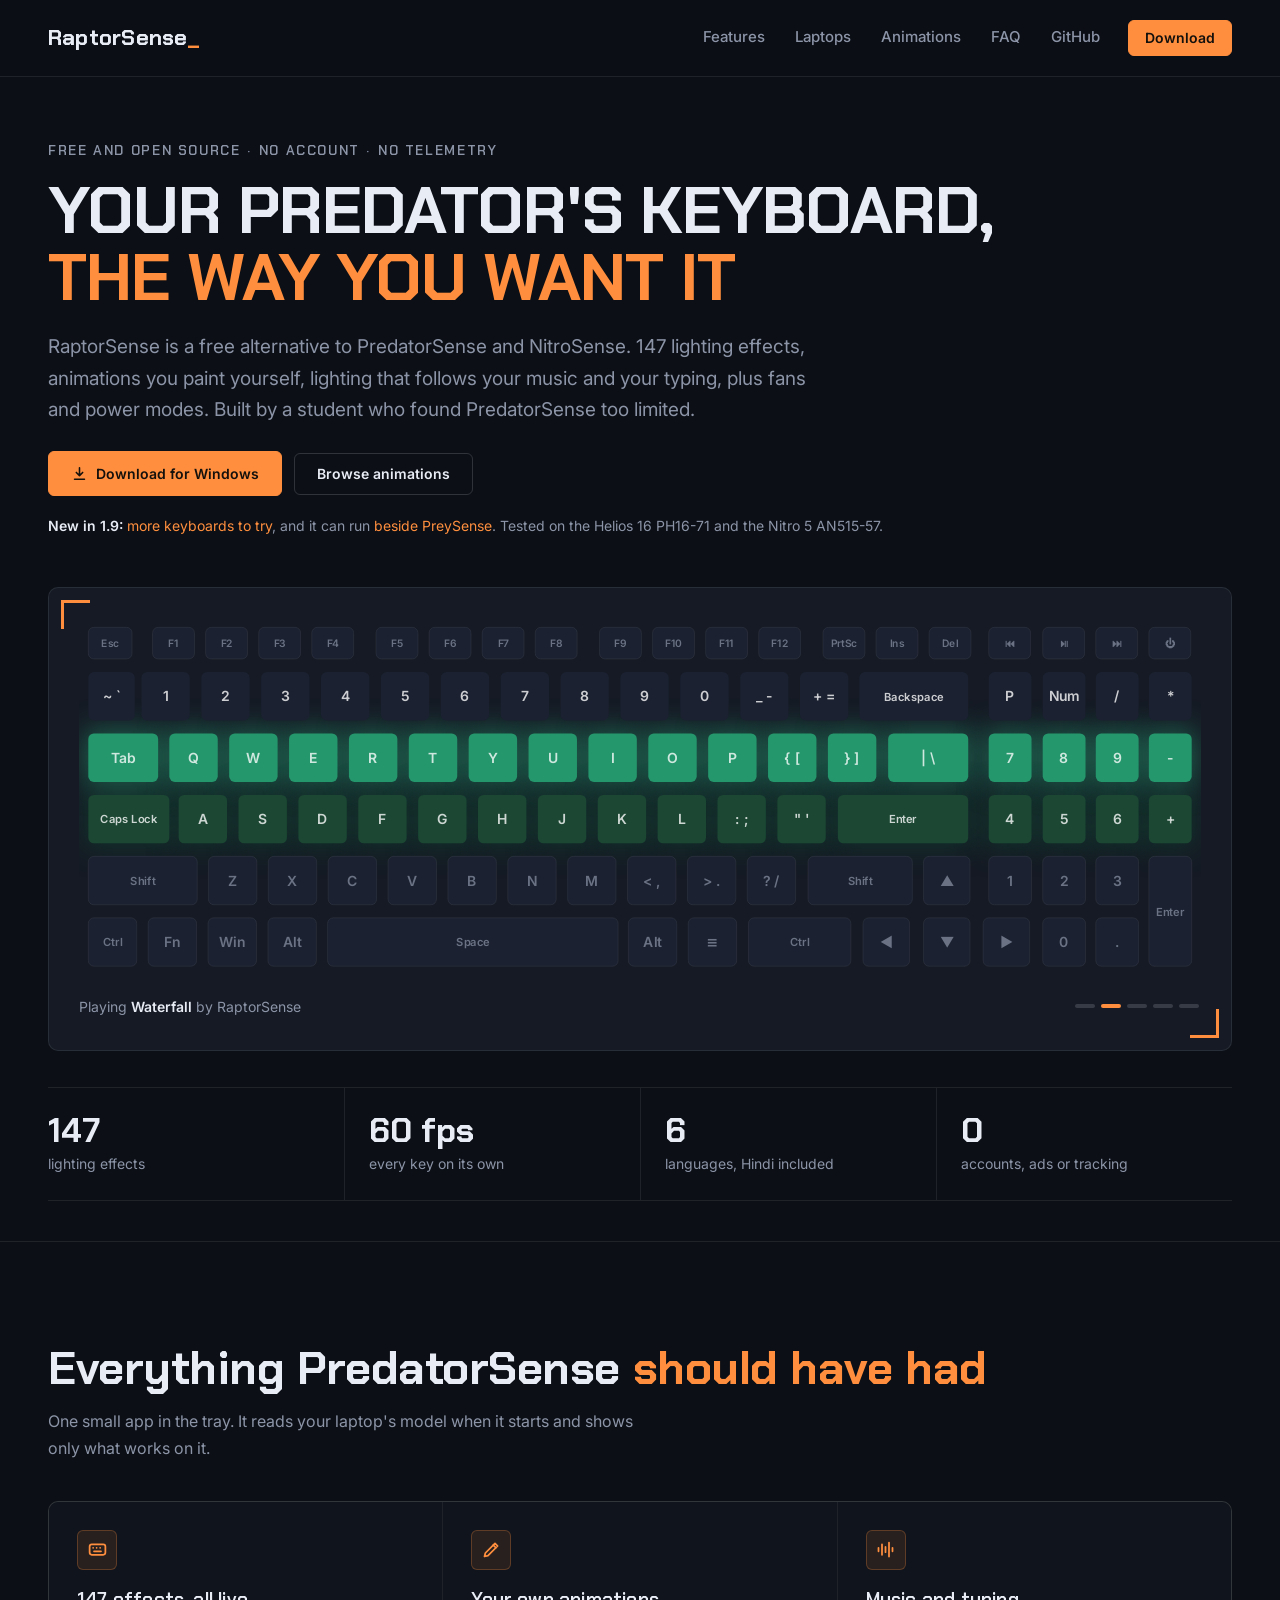
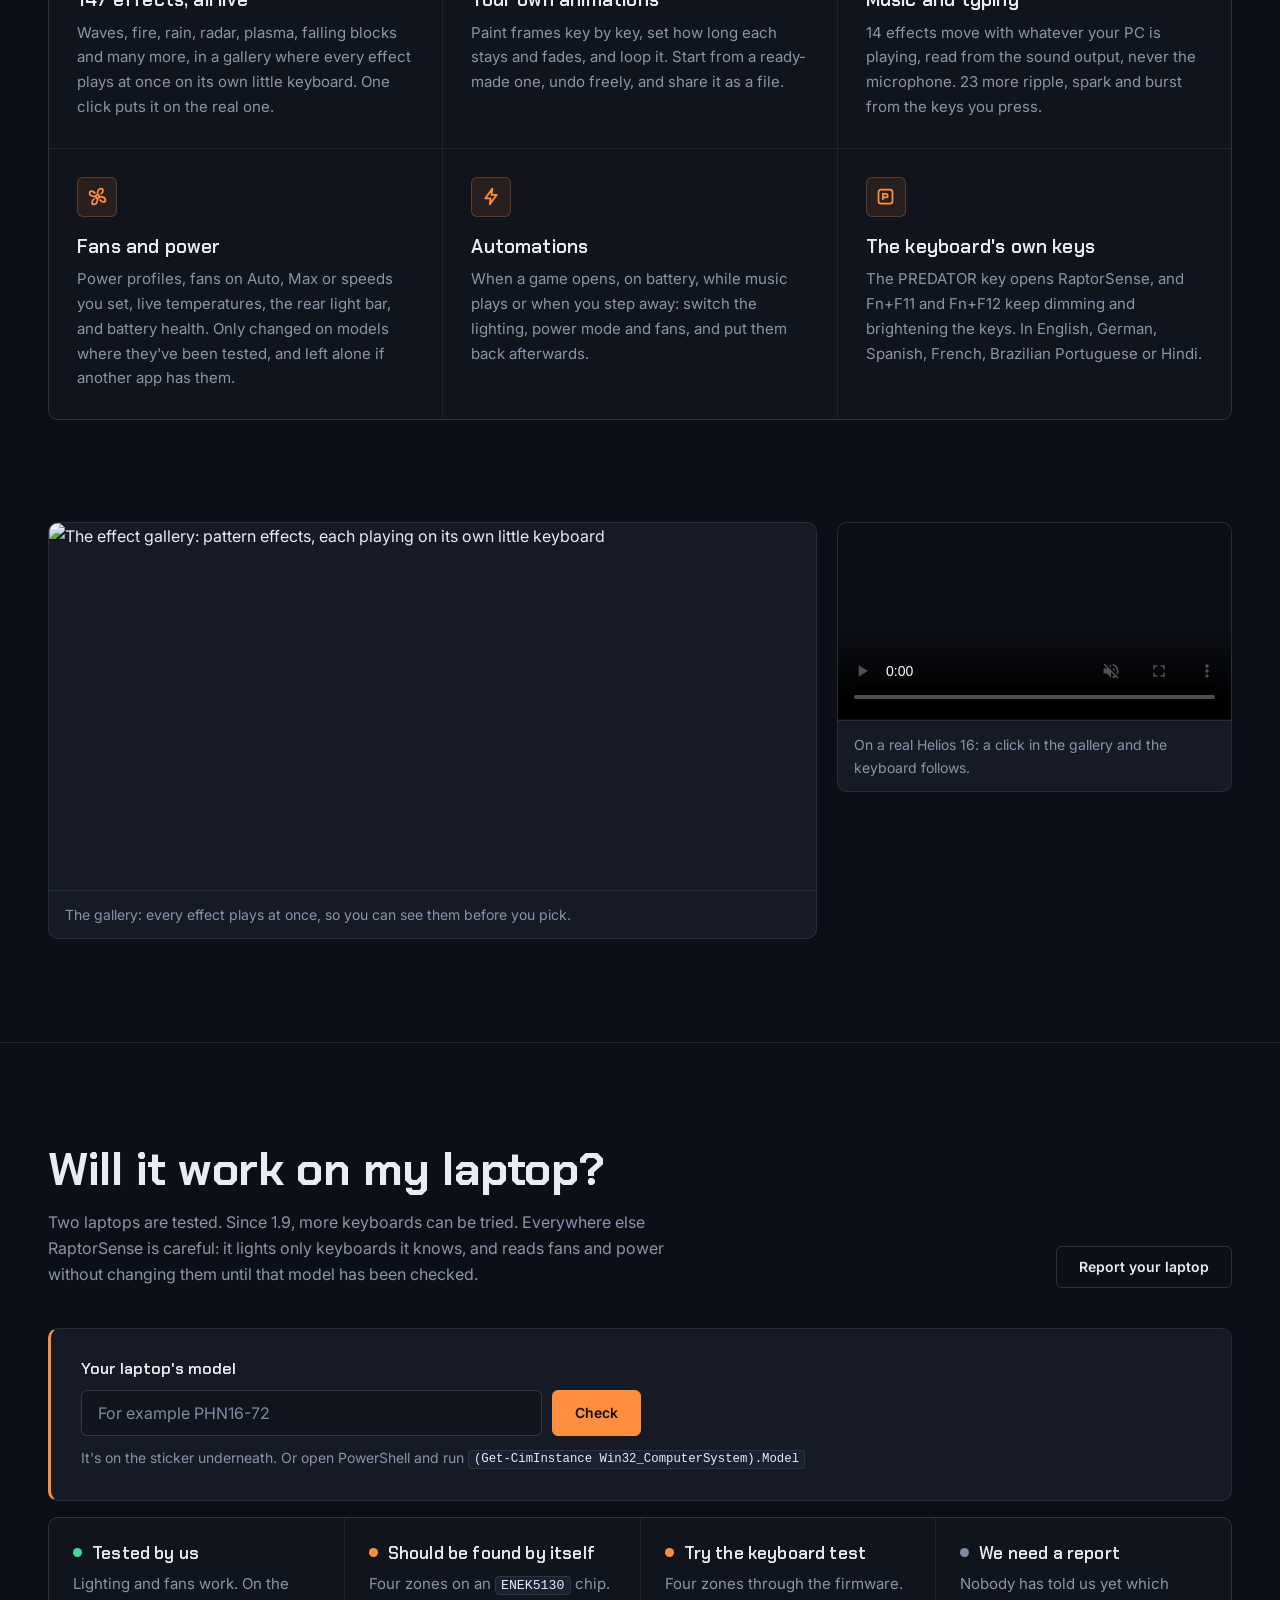
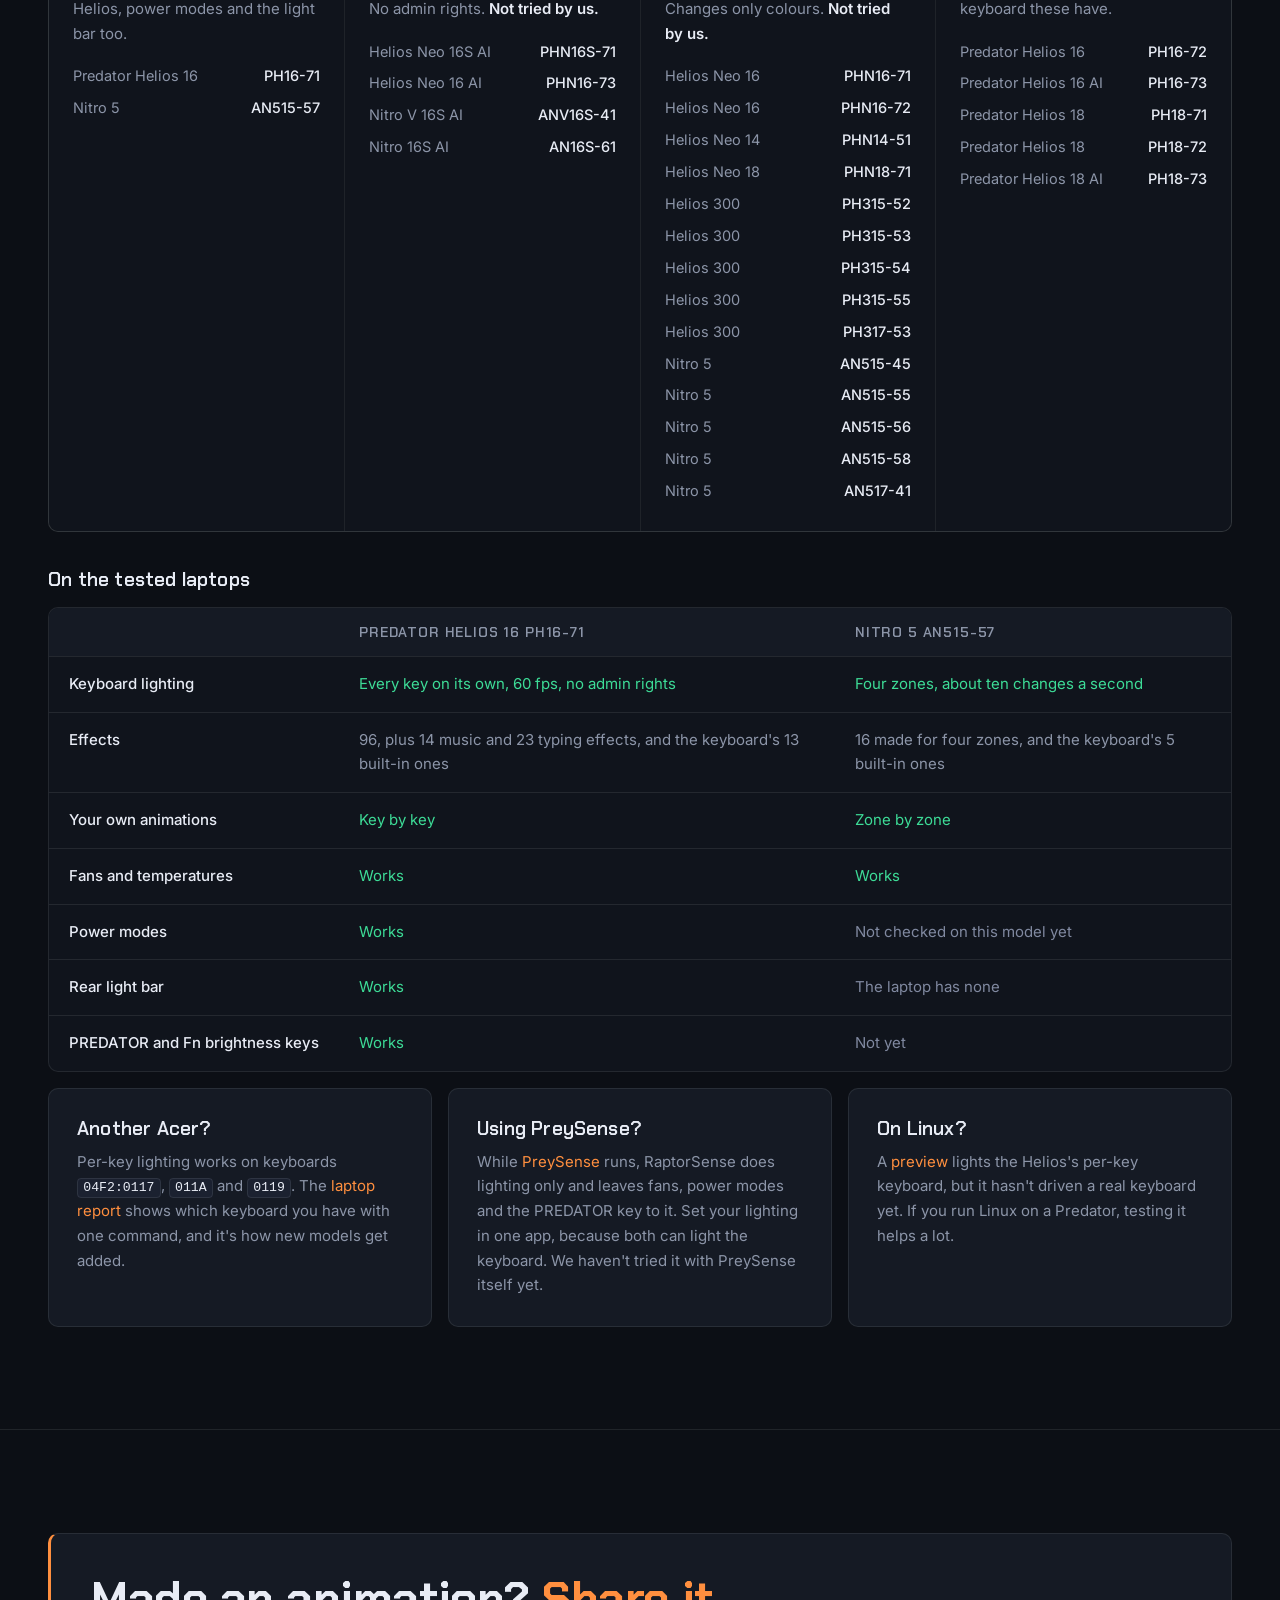
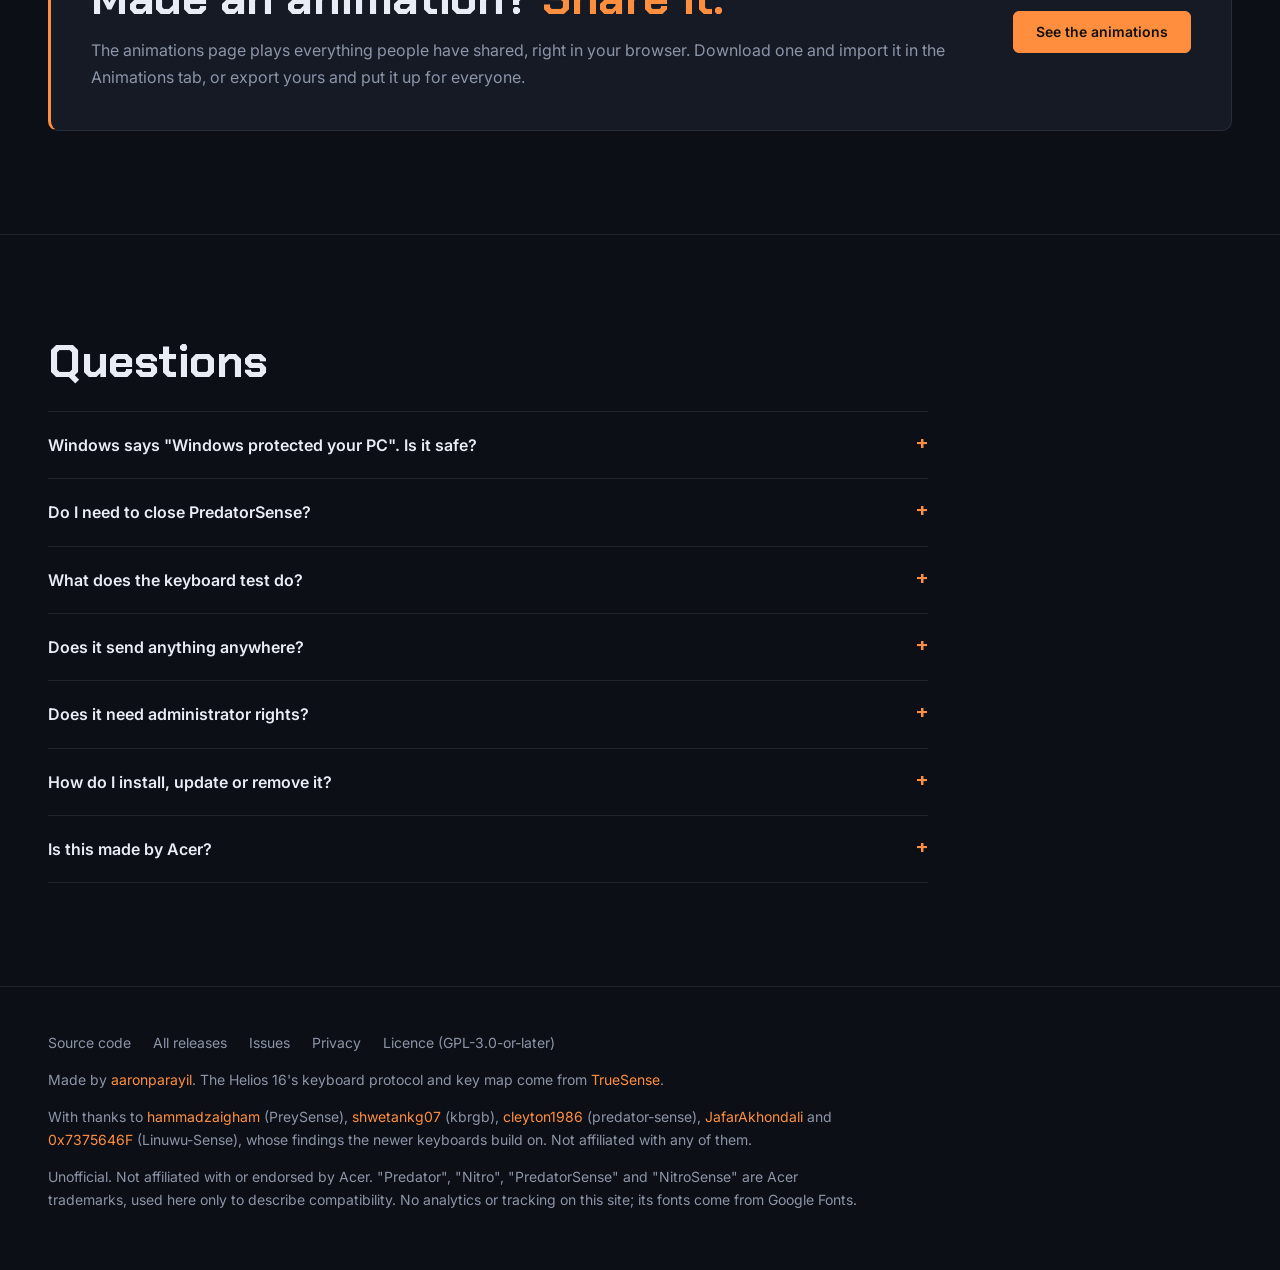
==== commit 5247f6cf: "Website: check your laptop, 1.9, and a much lighter demo - "Will it work on my laptop?" takes a mode" ====
--- a/site/index.html
+++ b/site/index.html
@@ -5,9 +5,13 @@
   <meta name="viewport" content="width=device-width, initial-scale=1">
   <title>RaptorSense: lighting and fans for Acer Predator laptops</title>
   <meta name="description" content="A free, open-source alternative to PredatorSense and NitroSense. 147 keyboard lighting effects, your own animations, lighting that follows your music and typing, plus fan and power control. No account, no telemetry.">
+  <link rel="canonical" href="https://aaronkp.tech/RaptorSense/">
+  <meta property="og:type" content="website">
+  <meta property="og:url" content="https://aaronkp.tech/RaptorSense/">
   <meta property="og:title" content="RaptorSense">
   <meta property="og:description" content="A free, open-source alternative to PredatorSense and NitroSense for Acer Predator and Nitro laptops.">
   <meta property="og:image" content="https://aaronparayil.github.io/RaptorSense/media/gallery.png">
+  <meta name="twitter:card" content="summary_large_image">
   <meta name="theme-color" content="#0c0f15">
   <link rel="icon" href="favicon.svg" type="image/svg+xml">
   <link rel="preconnect" href="https://fonts.googleapis.com">
@@ -15,6 +19,7 @@
   <link rel="stylesheet" href="https://fonts.googleapis.com/css2?family=Chakra+Petch:wght@500;600;700&family=Inter:wght@400;500;600;700&display=swap">
   <link rel="stylesheet" href="assets/style.css">
   <script type="module" src="assets/home.js"></script>
+  <script type="module" src="assets/laptops.js"></script>
 </head>
 <body>
   <header class="top">
@@ -22,10 +27,10 @@
       <a class="brand" href="./">RaptorSense</a>
       <nav class="nav" aria-label="Main">
         <a class="wide" href="#features">Features</a>
-        <a class="wide" href="#laptops">Laptops</a>
+        <a href="#laptops">Laptops</a>
         <a href="animations.html">Animations</a>
         <a class="wide" href="#faq">FAQ</a>
-        <a href="https://github.com/aaronparayil/RaptorSense">GitHub</a>
+        <a class="mid" href="https://github.com/aaronparayil/RaptorSense">GitHub</a>
       </nav>
       <a class="btn primary" href="https://github.com/aaronparayil/RaptorSense/releases/latest">Download</a>
     </div>
@@ -50,7 +55,7 @@
             </a>
             <a class="btn" href="animations.html">Browse animations</a>
           </div>
-          <p class="small">Tested on the Predator Helios 16 PH16-71 and the Nitro 5 AN515-57. A <a href="https://github.com/aaronparayil/RaptorSense/releases/tag/linux-preview-2">Linux preview</a> is being tested.</p>
+          <p class="small"><b>New in 1.9:</b> <a href="#laptops">more keyboards to try</a>, and it can run <a href="#preysense">beside PreySense</a>. Tested on the Helios 16 PH16-71 and the Nitro 5 AN515-57.</p>
         </div>
 
         <figure class="stage" style="margin:0">
@@ -97,7 +102,7 @@
           <div class="card">
             <div class="icon sky"><svg viewBox="0 0 24 24" fill="none" stroke="currentColor" stroke-width="2" stroke-linecap="round" aria-hidden="true"><circle cx="12" cy="12" r="2"/><path d="M12 10c0-4 1-7 4-7s3 4 0 6M14 12c4 0 7 1 7 4s-4 3-6 0M12 14c0 4-1 7-4 7s-3-4 0-6M10 12c-4 0-7-1-7-4s4-3 6 0"/></svg></div>
             <h3>Fans and power</h3>
-            <p>Power profiles, fans on Auto, Max or speeds you set, live temperatures, the rear light bar, and battery health. Only changed on models where they've been tested.</p>
+            <p>Power profiles, fans on Auto, Max or speeds you set, live temperatures, the rear light bar, and battery health. Only changed on models where they've been tested, and left alone if another app has them.</p>
           </div>
           <div class="card">
             <div class="icon"><svg viewBox="0 0 24 24" fill="none" stroke="currentColor" stroke-width="2" stroke-linecap="round" stroke-linejoin="round" aria-hidden="true"><path d="M13 3 5 14h6l-1 7 8-11h-6l1-7z"/></svg></div>
@@ -120,7 +125,7 @@
           <figcaption>The gallery: every effect plays at once, so you can see them before you pick.</figcaption>
         </figure>
         <figure class="shot" style="margin:0">
-          <img src="media/demo.gif" alt="The gallery on a Predator Helios 16's screen while its real keyboard changes with each effect picked" loading="lazy" width="480" height="456">
+          <video id="demo" src="media/demo.mp4" poster="media/demo-poster.jpg" width="480" height="456" muted loop playsinline controls preload="none" aria-label="The gallery on a Predator Helios 16's screen while its real keyboard changes with each effect picked. No sound."></video>
           <figcaption>On a real Helios 16: a click in the gallery and the keyboard follows.</figcaption>
         </figure>
       </div>
@@ -131,10 +136,74 @@
         <div class="section-head">
           <div>
             <h2>Will it work on my laptop?</h2>
-            <p>One download covers both tested laptops. On other models RaptorSense is careful: it lights only keyboards it knows, and it reads fans and power without changing them until that model has been checked.</p>
+            <p>Two laptops are tested. Since 1.9, more keyboards can be tried. Everywhere else RaptorSense is careful: it lights only keyboards it knows, and reads fans and power without changing them until that model has been checked.</p>
           </div>
           <a class="btn" href="https://github.com/aaronparayil/RaptorSense/issues/new?template=laptop-report.yml">Report your laptop</a>
         </div>
+
+        <form class="finder" id="finder" hidden>
+          <label for="model">Your laptop's model</label>
+          <div class="finder-row">
+            <input id="model" type="text" placeholder="For example PHN16-72" autocomplete="off" autocapitalize="characters" spellcheck="false" maxlength="40" aria-describedby="finder-help">
+            <button class="btn primary" type="submit">Check</button>
+          </div>
+          <p class="small" id="finder-help">It's on the sticker underneath. Or open PowerShell and run <code>(Get-CimInstance Win32_ComputerSystem).Model</code></p>
+          <div class="finder-result" id="finder-result" role="status"></div>
+        </form>
+
+        <div class="models" id="models">
+          <div class="card" data-state="tested">
+            <h3><span class="dot ok"></span>Tested by us</h3>
+            <p>Lighting and fans work. On the Helios, power modes and the light bar too.</p>
+            <ul>
+              <li data-model="PH16-71">Predator Helios 16 <b>PH16-71</b></li>
+              <li data-model="AN515-57">Nitro 5 <b>AN515-57</b></li>
+            </ul>
+          </div>
+          <div class="card" data-state="found">
+            <h3><span class="dot try"></span>Should be found by itself</h3>
+            <p>Four zones on an <code>ENEK5130</code> chip. No admin rights. <b>Not tried by us.</b></p>
+            <ul>
+              <li data-model="PHN16S-71">Helios Neo 16S AI <b>PHN16S-71</b></li>
+              <li data-model="PHN16-73">Helios Neo 16 AI <b>PHN16-73</b></li>
+              <li data-model="ANV16S-41">Nitro V 16S AI <b>ANV16S-41</b></li>
+              <li data-model="AN16S-61">Nitro 16S AI <b>AN16S-61</b></li>
+            </ul>
+          </div>
+          <div class="card" data-state="test">
+            <h3><span class="dot try"></span>Try the keyboard test</h3>
+            <p>Four zones through the firmware. Changes only colours. <b>Not tried by us.</b></p>
+            <ul>
+              <li data-model="PHN16-71">Helios Neo 16 <b>PHN16-71</b></li>
+              <li data-model="PHN16-72">Helios Neo 16 <b>PHN16-72</b></li>
+              <li data-model="PHN14-51">Helios Neo 14 <b>PHN14-51</b></li>
+              <li data-model="PHN18-71">Helios Neo 18 <b>PHN18-71</b></li>
+              <li data-model="PH315-52">Helios 300 <b>PH315-52</b></li>
+              <li data-model="PH315-53">Helios 300 <b>PH315-53</b></li>
+              <li data-model="PH315-54">Helios 300 <b>PH315-54</b></li>
+              <li data-model="PH315-55">Helios 300 <b>PH315-55</b></li>
+              <li data-model="PH317-53">Helios 300 <b>PH317-53</b></li>
+              <li data-model="AN515-45">Nitro 5 <b>AN515-45</b></li>
+              <li data-model="AN515-55">Nitro 5 <b>AN515-55</b></li>
+              <li data-model="AN515-56">Nitro 5 <b>AN515-56</b></li>
+              <li data-model="AN515-58">Nitro 5 <b>AN515-58</b></li>
+              <li data-model="AN517-41">Nitro 5 <b>AN517-41</b></li>
+            </ul>
+          </div>
+          <div class="card" data-state="report">
+            <h3><span class="dot"></span>We need a report</h3>
+            <p>Nobody has told us yet which keyboard these have.</p>
+            <ul>
+              <li data-model="PH16-72">Predator Helios 16 <b>PH16-72</b></li>
+              <li data-model="PH16-73">Predator Helios 16 AI <b>PH16-73</b></li>
+              <li data-model="PH18-71">Predator Helios 18 <b>PH18-71</b></li>
+              <li data-model="PH18-72">Predator Helios 18 <b>PH18-72</b></li>
+              <li data-model="PH18-73">Predator Helios 18 AI <b>PH18-73</b></li>
+            </ul>
+          </div>
+        </div>
+
+        <h3 class="sub">On the tested laptops</h3>
         <div class="table-wrap">
           <table>
             <thead><tr><th scope="col"></th><th scope="col">Predator Helios 16 PH16-71</th><th scope="col">Nitro 5 AN515-57</th></tr></thead>
@@ -151,8 +220,12 @@
         </div>
         <div class="split">
           <div class="card">
-            <h3>Another Predator?</h3>
-            <p>Per-key lighting works on keyboards <code>04F2:0117</code>, <code>011A</code> and <code>0119</code>. The <a href="https://github.com/aaronparayil/RaptorSense/issues/new?template=laptop-report.yml">laptop report</a> tells you which keyboard you have with one command, and it's how new models get added.</p>
+            <h3>Another Acer?</h3>
+            <p>Per-key lighting works on keyboards <code>04F2:0117</code>, <code>011A</code> and <code>0119</code>. The <a href="https://github.com/aaronparayil/RaptorSense/issues/new?template=laptop-report.yml">laptop report</a> shows which keyboard you have with one command, and it's how new models get added.</p>
+          </div>
+          <div class="card" id="preysense">
+            <h3>Using PreySense?</h3>
+            <p>While <a href="https://github.com/hammadzaigham/PreySense">PreySense</a> runs, RaptorSense does lighting only and leaves fans, power modes and the PREDATOR key to it. Set your lighting in one app, because both can light the keyboard. We haven't tried it with PreySense itself yet.</p>
           </div>
           <div class="card">
             <h3>On Linux?</h3>
@@ -186,7 +259,11 @@
           </details>
           <details>
             <summary>Do I need to close PredatorSense?</summary>
-            <p>Yes. Both try to drive the keyboard, so close PredatorSense (or NitroSense) before you start RaptorSense.</p>
+            <p>Yes. Both try to drive the keyboard, so close PredatorSense (or NitroSense) before you start RaptorSense. PreySense can stay open: <a href="#preysense">RaptorSense then does lighting only</a>.</p>
+          </details>
+          <details>
+            <summary>What does the keyboard test do?</summary>
+            <p>It shows red, green, blue and white across the keyboard, left to right, and asks what you see. RaptorSense uses the keyboard only if you say it's right. It changes nothing but colours, and needs the small helper from the Performance tab. The colours may stay until the laptop restarts.</p>
           </details>
           <details>
             <summary>Does it send anything anywhere?</summary>
@@ -194,11 +271,11 @@
           </details>
           <details>
             <summary>Does it need administrator rights?</summary>
-            <p>Not for the keyboard on the Helios. Fans, power modes and the light bar go through a small helper you install from the Performance tab, which asks once. On the Nitro, the keyboard goes through that helper too.</p>
+            <p>Not for a per-key keyboard, or one with an <code>ENEK5130</code> chip. Fans, power modes and the light bar go through a small helper you install from the Performance tab, which asks once. On the Nitro 5 and the keyboards in the test, lighting goes through that helper too.</p>
           </details>
           <details>
             <summary>How do I install, update or remove it?</summary>
-            <p>Extract the zip to a folder you'll keep and run <code>RaptorSense.exe</code>. To update, quit it from the tray and extract the new zip over the old folder; your profiles and animations stay. To remove it, run <code>Remove fan control.cmd</code> if you installed fan control, then delete the folder.</p>
+            <p>Extract the zip to a folder you'll keep and run <code>RaptorSense.exe</code>. To update, quit it from the tray and extract the new zip over the old folder; your profiles and animations stay. To remove it, run <code>Remove fan control.cmd</code> if you installed fan control, then delete the folder. So website links stop looking for it, also run <code>reg delete HKCU\Software\Classes\raptorsense /f</code>.</p>
           </details>
           <details>
             <summary>Is this made by Acer?</summary>
@@ -218,7 +295,8 @@
         <a href="https://github.com/aaronparayil/RaptorSense#privacy">Privacy</a>
         <a href="https://github.com/aaronparayil/RaptorSense/blob/main/LICENSE">Licence (GPL-3.0-or-later)</a>
       </nav>
-      <p>Made by <a href="https://github.com/aaronparayil">aaronparayil</a>. The keyboard protocol and key map come from <a href="https://github.com/Order52/truesense">TrueSense</a>.</p>
+      <p>Made by <a href="https://github.com/aaronparayil">aaronparayil</a>. The Helios 16's keyboard protocol and key map come from <a href="https://github.com/Order52/truesense">TrueSense</a>.</p>
+      <p>With thanks to <a href="https://github.com/hammadzaigham">hammadzaigham</a> (PreySense), <a href="https://github.com/shwetankg07">shwetankg07</a> (kbrgb), <a href="https://github.com/cleyton1986">cleyton1986</a> (predator-sense), <a href="https://github.com/JafarAkhondali">JafarAkhondali</a> and <a href="https://github.com/0x7375646F">0x7375646F</a> (Linuwu-Sense), whose findings the newer keyboards build on. Not affiliated with any of them.</p>
       <p>Unofficial. Not affiliated with or endorsed by Acer. "Predator", "Nitro", "PredatorSense" and "NitroSense" are Acer trademarks, used here only to describe compatibility. No analytics or tracking on this site; its fonts come from Google Fonts.</p>
     </div>
   </footer>
--- a/site/assets/style.css
+++ b/site/assets/style.css
@@ -9,7 +9,7 @@
   --line-2: rgba(232, 236, 245, 0.16);
   --text: #e8ecf5;
   --muted: #8c95a8;
-  --faint: #677085;
+  --faint: #8089a0;
   --accent: #ff8f3f;
   --accent-hi: #ffa866;
   --on-accent: #14100c;
@@ -39,7 +39,7 @@
 
 a { color: var(--accent); text-decoration: none; }
 a:hover { color: var(--accent-hi); text-decoration: underline; text-underline-offset: 3px; }
-img { max-width: 100%; display: block; }
+img, video { max-width: 100%; height: auto; display: block; }
 b, strong { color: var(--text); font-weight: 600; }
 code { font-family: var(--mono); font-size: 0.88em; background: var(--panel-2); border: 1px solid var(--line); padding: 0.1em 0.4em; border-radius: 4px; color: var(--text); }
 ::selection { background: var(--accent); color: var(--on-accent); }
@@ -70,6 +70,12 @@
   .nav .wide { display: none; }
   .top .btn { display: none; }
 }
+@media (max-width: 480px) {
+  .top .wrap { gap: 12px; }
+  .brand { font-size: 20px; }
+  .nav .mid { display: none; }
+}
+@media (max-width: 360px) { .nav { gap: 12px; } .nav a { font-size: 14px; } }
 
 /* Buttons: solid orange, or a quiet outline */
 .btn {
@@ -85,22 +91,24 @@
 .btn svg { width: 17px; height: 17px; }
 
 /* Type */
-.eyebrow { display: flex; flex-wrap: wrap; gap: 6px 18px; margin: 0 0 22px; padding: 0; list-style: none; }
+.eyebrow { display: flex; flex-wrap: wrap; gap: 6px 18px; margin: 0 0 18px; padding: 0; list-style: none; overflow: hidden; }
 .eyebrow li, .kicker { font: 600 13.6px/1.4 var(--font-head); letter-spacing: 0.12em; text-transform: uppercase; color: var(--muted); }
-.eyebrow li + li::before { content: "·"; margin-right: 18px; color: var(--faint); }
+/* The dot hangs in the gap before each item, so one that starts a line is clipped instead of leading it. */
+.eyebrow li { position: relative; }
+.eyebrow li::before { content: "·"; position: absolute; left: -12px; color: var(--faint); }
 .kicker { display: block; margin-bottom: 14px; }
-h1 { font: 700 clamp(40px, 6.4vw, 88px)/0.98 var(--font-head); letter-spacing: -0.015em; text-transform: uppercase; margin: 0 0 24px; max-width: 14ch; }
+h1 { font: 700 clamp(38px, 5.2vw, 68px)/1 var(--font-head); letter-spacing: -0.015em; text-transform: uppercase; margin: 0 0 20px; max-width: 26ch; text-wrap: balance; }
 h1 .grad, h2 .grad { color: var(--accent); }
 h2 { font: 700 clamp(30px, 3.6vw, 46px)/1.08 var(--font-head); letter-spacing: -0.01em; margin: 0 0 14px; }
 h3 { font: 600 19px/1.3 var(--font-head); margin: 0 0 8px; letter-spacing: 0.01em; }
-.lead { font-size: clamp(17px, 1.5vw, 19px); color: var(--muted); max-width: 60ch; margin: 0 0 32px; }
+.lead { font-size: clamp(17px, 1.5vw, 19px); color: var(--muted); max-width: 64ch; margin: 0 0 26px; }
 .actions { display: flex; flex-wrap: wrap; gap: 12px; align-items: center; }
 .small { font-size: 14px; color: var(--muted); }
 .hero .small { margin-top: 18px; }
 
 /* Hero */
-.hero { padding: clamp(56px, 9vw, 110px) 0 40px; }
-.hero .wrap { display: grid; gap: 48px; }
+.hero { padding: clamp(40px, 5vw, 64px) 0 40px; }
+.hero .wrap { display: grid; gap: 36px; }
 
 /* The keyboard stage, with the orange corner marks of the portfolio's photo */
 .stage {
@@ -114,9 +122,11 @@
 .stage canvas { width: 100%; height: auto; display: block; }
 .now-playing { display: flex; align-items: center; justify-content: space-between; gap: 12px; margin-top: 16px; font-size: 14px; color: var(--muted); }
 .now-playing a { color: var(--text); font-weight: 600; }
-.dots { display: flex; gap: 6px; }
-.dots button { width: 18px; height: 4px; padding: 0; border-radius: 2px; border: 0; background: var(--line-2); cursor: pointer; }
-.dots button[aria-current="true"] { background: var(--accent); }
+.dots { display: flex; gap: 2px; }
+/* The bar is thin; the button around it is big enough for a thumb. */
+.dots button { width: 24px; height: 28px; padding: 0; border: 0; background: none; cursor: pointer; display: grid; place-items: center; }
+.dots button::before { content: ""; width: 20px; height: 4px; border-radius: 2px; background: var(--line-2); }
+.dots button[aria-current="true"]::before { background: var(--accent); }
 
 /* Numbers */
 .stats { display: grid; grid-template-columns: repeat(4, 1fr); border-top: 1px solid var(--line); border-bottom: 1px solid var(--line); }
@@ -139,7 +149,8 @@
 
 .shot { margin: 0; border-radius: var(--radius); border: 1px solid var(--line); overflow: hidden; background: var(--panel); }
 .shot figcaption { padding: 12px 16px; font-size: 14px; color: var(--muted); border-top: 1px solid var(--line); }
-.media-pair { display: grid; grid-template-columns: 1.55fr 1fr; gap: 20px; align-items: start; }
+.media-pair { display: grid; grid-template-columns: 1.95fr 1fr; gap: 20px; align-items: start; }
+.shot video { width: 100%; background: var(--bg); }
 @media (max-width: 860px) { .media-pair { grid-template-columns: 1fr; } }
 
 .grid { display: grid; gap: 1px; grid-template-columns: repeat(auto-fill, minmax(320px, 1fr)); background: var(--line); border: 1px solid var(--line); border-radius: var(--radius); overflow: hidden; }
@@ -161,8 +172,34 @@
 td:first-child { color: var(--text); font-weight: 500; white-space: nowrap; }
 .yes { color: var(--ok); }
 .no { color: var(--faint); }
-.split { display: grid; grid-template-columns: 1fr 1fr; gap: 16px; margin-top: 16px; }
-@media (max-width: 780px) { .split { grid-template-columns: 1fr; } }
+.split { display: grid; grid-template-columns: repeat(auto-fit, minmax(280px, 1fr)); gap: 16px; margin-top: 16px; }
+#preysense { scroll-margin-top: 100px; }
+
+/* Which laptops */
+.finder { border: 1px solid var(--line); border-left: 3px solid var(--accent); border-radius: var(--radius); background: var(--panel); padding: clamp(20px, 3vw, 30px); margin-bottom: 16px; }
+.finder[hidden] { display: none; }
+.finder label { display: block; font: 600 16px/1.3 var(--font-head); margin-bottom: 10px; }
+.finder-row { display: flex; gap: 10px; flex-wrap: wrap; max-width: 560px; }
+.finder input { flex: 1 1 220px; min-width: 0; padding: 12px 16px; border-radius: var(--radius-s); border: 1px solid var(--line-2); background: var(--bg-alt); color: var(--text); font: 16px var(--font-body); }
+.finder input:focus { outline: none; border-color: var(--accent); }
+.finder input::placeholder { color: var(--faint); }
+.finder .small { margin: 10px 0 0; overflow-wrap: anywhere; }
+.finder-result { color: var(--muted); }
+.finder-result:not(:empty) { margin-top: 18px; padding-top: 18px; border-top: 1px solid var(--line); }
+.finder-result h4 { margin: 0 0 6px; font: 600 19px/1.3 var(--font-head); color: var(--text); }
+.finder-result p { margin: 0 0 14px; max-width: 70ch; }
+.finder-result p:last-child { margin-bottom: 0; }
+.models { display: grid; gap: 1px; grid-template-columns: repeat(auto-fit, minmax(255px, 1fr)); background: var(--line); border: 1px solid var(--line); border-radius: var(--radius); overflow: hidden; }
+.models .card { border-radius: 0; padding: 24px; }
+.models h3 { display: flex; align-items: center; gap: 10px; font-size: 17px; }
+.models ul { list-style: none; margin: 14px 0 0; padding: 0; font-size: 14.5px; color: var(--muted); }
+.models li { padding: 4px 8px; margin: 0 -8px; border-radius: 4px; display: flex; justify-content: space-between; gap: 12px; }
+.models li b { white-space: nowrap; font-weight: 500; }
+.models li.hit { background: rgba(255, 143, 63, 0.14); color: var(--text); }
+.dot { width: 9px; height: 9px; border-radius: 50%; background: var(--faint); flex: none; }
+.dot.ok { background: var(--ok); }
+.dot.try { background: var(--accent); }
+.sub { margin: 36px 0 14px; }
 
 /* FAQ */
 .faq { display: grid; max-width: 880px; border-top: 1px solid var(--line); }
@@ -219,6 +256,8 @@
 .tag.music { color: var(--accent); border-color: rgba(255, 143, 63, 0.4); }
 .anim .foot { display: flex; flex-wrap: wrap; align-items: center; gap: 8px 10px; padding-top: 14px; }
 .anim .btn { padding: 10px 14px; font-size: 13.6px; }
+.anim .hint { font-size: 13.5px; color: var(--muted); margin: 10px 0 0; overflow-wrap: anywhere; }
+.anim .hint:empty { display: none; }
 .link-btn { background: none; border: 0; color: var(--muted); font: 14px var(--font-body); cursor: pointer; padding: 6px 0; margin-left: auto; }
 .link-btn:hover { color: var(--text); }
 .empty { padding: 48px; text-align: center; color: var(--muted); border: 1px dashed var(--line-2); border-radius: var(--radius); }
